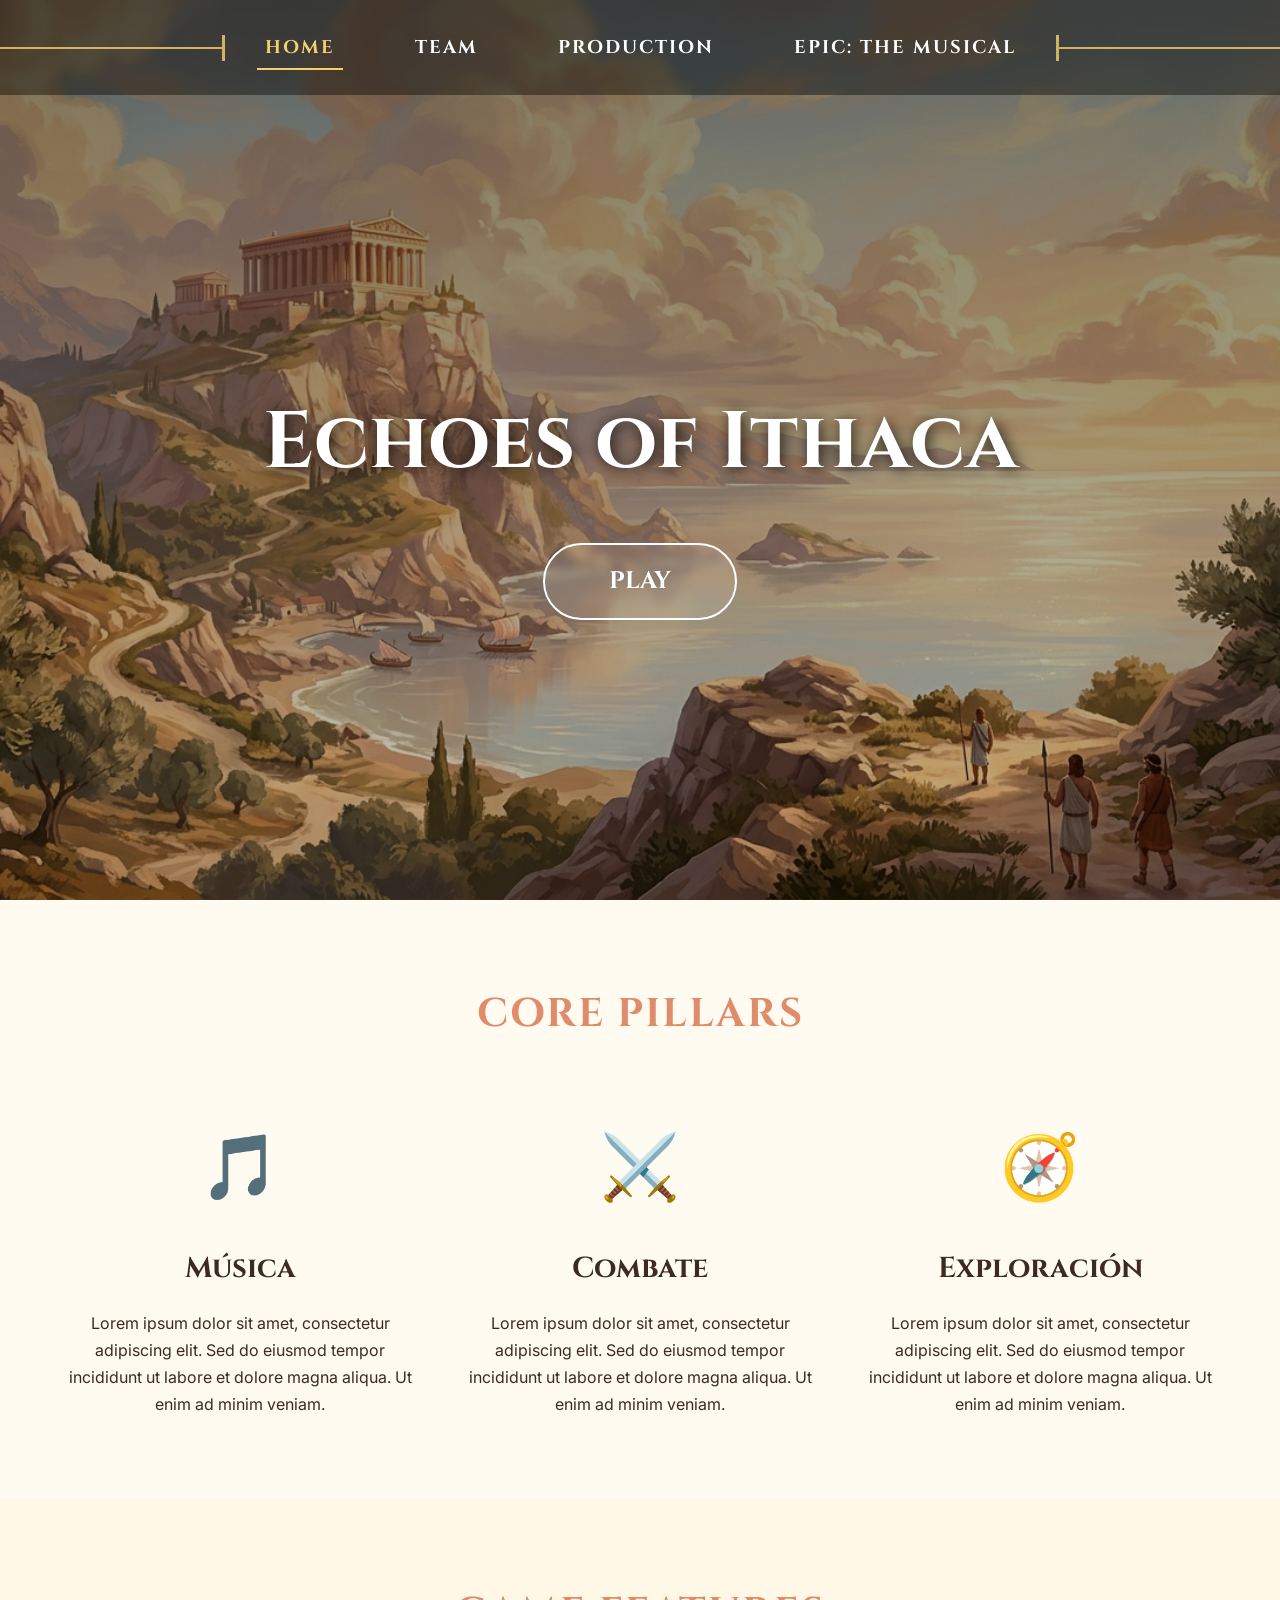
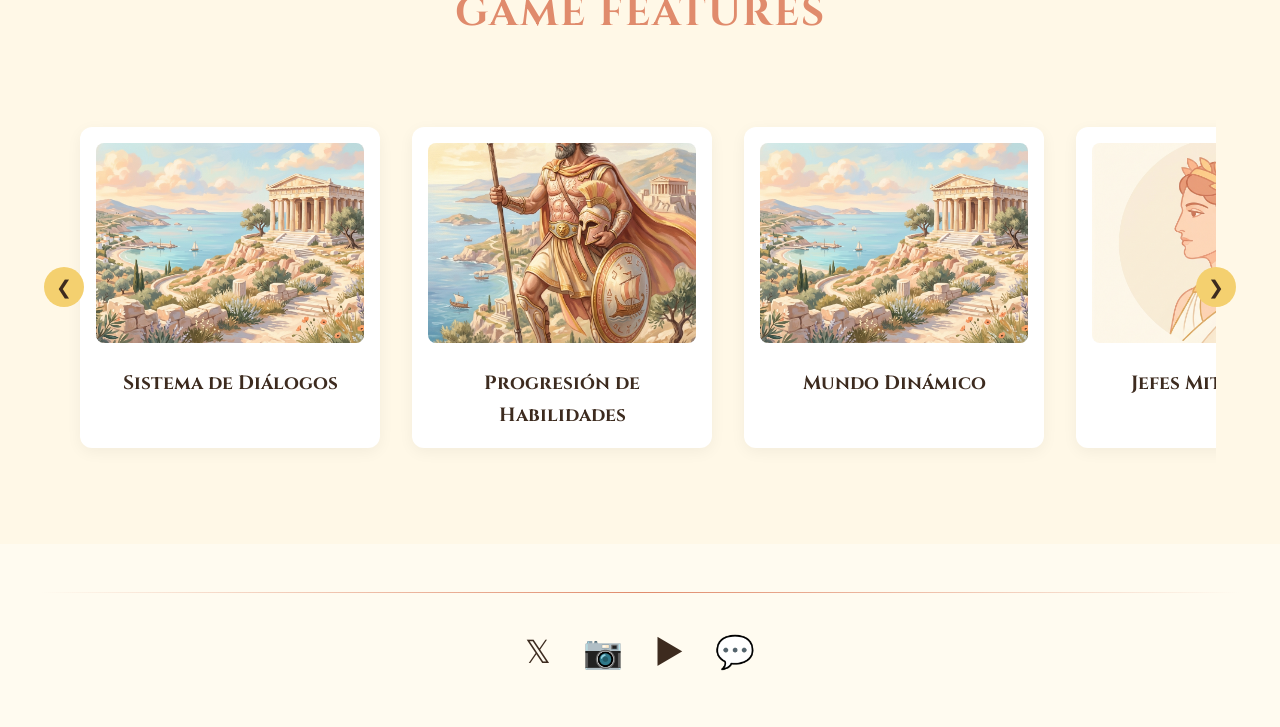
==== index.html @ 799bb099 "header" ====
<!DOCTYPE HTML>
<html lang="es">
<head>
    <title>Echoes of Ithaca - Inicio</title>
    <meta charset="utf-8" />
    <meta name="viewport" content="width=device-width, initial-scale=1, user-scalable=no" />
    <link href="https://fonts.googleapis.com/css2?family=Cinzel:wght@400;700&family=Inter:wght@300;400;600&display=swap" rel="stylesheet">
    <link rel="stylesheet" href="style.css" />
</head>
<body class="homepage">

    <!-- Header (Hero) -->
    <div id="header" class="homepage">
        <nav id="nav">
            <div class="nav-line nav-line-left"></div>
            <ul>
                <li class="active"><a href="index.html">Home</a></li>
                <li><a href="team.html">Team</a></li>
                <li><a href="production.html">Production</a></li>
                <li><a href="epic.html">Epic: The Musical</a></li>
            </ul>
            <div class="nav-line nav-line-right"></div>
        </nav>
        
        <div class="hero-content">
            <h1>Echoes of Ithaca</h1>
            <a href="https://github.com/Echoes-of-Ithaca" target="_blank" class="btn play-btn">Play</a>
        </div>
    </div>

    <!-- Core Pillars Section -->
    <div class="wrapper style1" id="pillars">
        <div class="container">
            <header class="section-header">
                <h2>Core Pillars</h2>
            </header>
            
            <div class="features-grid">
                <article class="feature-box">
                    <div class="icon-placeholder">🎵</div>
                    <h3>Música</h3>
                    <p>Lorem ipsum dolor sit amet, consectetur adipiscing elit. Sed do eiusmod tempor incididunt ut labore et dolore magna aliqua. Ut enim ad minim veniam.</p>
                </article>
                <article class="feature-box">
                    <div class="icon-placeholder">⚔️</div>
                    <h3>Combate</h3>
                    <p>Lorem ipsum dolor sit amet, consectetur adipiscing elit. Sed do eiusmod tempor incididunt ut labore et dolore magna aliqua. Ut enim ad minim veniam.</p>
                </article>
                <article class="feature-box">
                    <div class="icon-placeholder">🧭</div>
                    <h3>Exploración</h3>
                    <p>Lorem ipsum dolor sit amet, consectetur adipiscing elit. Sed do eiusmod tempor incididunt ut labore et dolore magna aliqua. Ut enim ad minim veniam.</p>
                </article>
            </div>
        </div>
    </div>

    <!-- Game Features Slider -->
    <div class="wrapper alt" id="game-features">
        <div class="container">
            <header class="section-header">
                <h2>Game Features</h2>
            </header>
            
            <div class="slider-container">
                <button class="slider-btn prev-btn" onclick="slideLeft()">&#10094;</button>
                
                <div class="slider-track" id="slider-track">
                    <div class="slider-item">
                        <img src="assets/env_placeholder.png" alt="Feature 1">
                        <h4>Sistema de Diálogos</h4>
                    </div>
                    <div class="slider-item">
                        <img src="assets/char_placeholder.png" alt="Feature 2">
                        <h4>Progresión de Habilidades</h4>
                    </div>
                    <div class="slider-item">
                        <img src="assets/env_placeholder.png" alt="Feature 3">
                        <h4>Mundo Dinámico</h4>
                    </div>
                    <div class="slider-item">
                        <img src="assets/avatar_placeholder.jpg" alt="Feature 4">
                        <h4>Jefes Mitológicos</h4>
                    </div>
                    <div class="slider-item">
                        <img src="assets/hero_bg.jpg" alt="Feature 5">
                        <h4>Banda Sonora Épica</h4>
                    </div>
                </div>

                <button class="slider-btn next-btn" onclick="slideRight()">&#10095;</button>
            </div>
        </div>
    </div>

    <!-- Footer -->
    <div id="footer">
        <div class="container">
            <hr class="footer-line">
            <div class="social-icons">
                <a href="#" class="social-link" title="Twitter/X">𝕏</a>
                <a href="#" class="social-link" title="Instagram">📷</a>
                <a href="#" class="social-link" title="YouTube">▶️</a>
                <a href="#" class="social-link" title="Discord">💬</a>
            </div>
        </div>
    </div>

    <script src="script.js"></script>
</body>
</html>
---- style.css ----
:root {
    --color-bg: #fffbf0;
    --color-bg-alt: #fff8e7;
    --color-primary: #f4d06f;
    --color-secondary: #ffb499;
    --color-accent: #e08b6c;
    --color-text: #3d2b1f;
    --color-text-light: #6a5749;
    
    --font-heading: 'Cinzel', serif;
    --font-body: 'Inter', sans-serif;
}

* { margin: 0; padding: 0; box-sizing: border-box; }

body {
    font-family: var(--font-body);
    background-color: var(--color-bg);
    color: var(--color-text);
    line-height: 1.7;
    overflow-x: hidden;
}

a { text-decoration: none; color: inherit; transition: color 0.3s; }
a:hover { color: var(--color-accent); }
ul { list-style: none; }

/* Navigation */
#header {
    position: relative;
    background-color: var(--color-text);
    color: white;
}

#header.homepage {
    height: 100vh;
    display: flex;
    flex-direction: column;
    justify-content: space-between;
    /* Usando la imagen estática generada temporalmente como fondo. 
       Para poner el GIF real, cambia 'hero_bg.jpg' por tu archivo '.gif' */
    background-image: linear-gradient(to bottom, rgba(0,0,0,0.5), rgba(0,0,0,0.2)), url('assets/hero_bg.jpg');
    background-size: cover;
    background-position: center;
}

#nav {
    display: flex;
    justify-content: center;
    align-items: center;
    padding: 2rem 0;
    background: rgba(0,0,0, 0.4);
    backdrop-filter: blur(5px);
    width: 100%;
}

.nav-line {
    flex-grow: 1;
    height: 2px;
    background-color: var(--color-primary);
    position: relative;
    opacity: 0.8;
}

.nav-line-left { margin-right: 2rem; }
.nav-line-right { margin-left: 2rem; }

.nav-line-left::after {
    content: '';
    position: absolute;
    right: 0;
    top: -12px;
    width: 3px;
    height: 26px;
    background-color: var(--color-primary);
}

.nav-line-right::before {
    content: '';
    position: absolute;
    left: 0;
    top: -12px;
    width: 3px;
    height: 26px;
    background-color: var(--color-primary);
}

#nav ul {
    display: flex;
    gap: 4rem;
    align-items: center;
}

#nav ul li a {
    color: white;
    font-family: var(--font-heading);
    font-weight: 700;
    font-size: 1.15rem;
    letter-spacing: 2px;
    text-transform: uppercase;
    padding: 0.5rem;
    border-bottom: 2px solid transparent;
}

#nav ul li a:hover, #nav ul li.active a {
    background-color: transparent;
    color: var(--color-primary);
    border-bottom: 2px solid var(--color-primary);
}

/* Homepage Hero Content */
.hero-content {
    flex-grow: 1;
    display: flex;
    flex-direction: column;
    align-items: center;
    justify-content: center;
    text-align: center;
    padding: 2rem;
}

.hero-content h1 {
    font-family: var(--font-heading);
    font-size: 5rem;
    margin-bottom: 2rem;
    text-shadow: 2px 2px 15px rgba(0,0,0,0.8);
    color: #fff;
}

.play-btn {
    display: inline-block;
    padding: 1rem 4rem;
    background-color: rgba(255, 255, 255, 0.1);
    border: 2px solid #fff;
    color: #fff;
    font-family: var(--font-heading);
    font-weight: 700;
    font-size: 1.5rem;
    border-radius: 50px;
    transition: all 0.3s ease;
    text-transform: uppercase;
    backdrop-filter: blur(5px);
}

.play-btn:hover {
    background-color: #fff;
    color: var(--color-text);
    transform: scale(1.05);
}

/* Common Layout */
.wrapper {
    padding: 5rem 5%;
}
.wrapper.alt {
    background-color: var(--color-bg-alt);
}

.container {
    max-width: 1200px;
    margin: 0 auto;
}

.section-header {
    text-align: center;
    margin-bottom: 4rem;
}
.section-header h2 {
    font-family: var(--font-heading);
    font-size: 2.5rem;
    color: var(--color-accent);
    text-transform: uppercase;
    letter-spacing: 2px;
}

/* Core Pillars (3 columns) */
.features-grid {
    display: grid;
    grid-template-columns: repeat(auto-fit, minmax(300px, 1fr));
    gap: 3rem;
    text-align: center;
}

.icon-placeholder {
    font-size: 4rem;
    margin-bottom: 1.5rem;
}

.feature-box h3 {
    font-family: var(--font-heading);
    color: var(--color-text);
    font-size: 1.8rem;
    margin-bottom: 1rem;
}

/* Game Features Slider */
.slider-container {
    position: relative;
    display: flex;
    align-items: center;
    width: 100%;
}

.slider-track {
    display: flex;
    overflow-x: auto;
    scroll-snap-type: x mandatory;
    gap: 2rem;
    padding: 1rem;
    scrollbar-width: none; /* Firefox */
    scroll-behavior: smooth;
    width: 100%;
}
.slider-track::-webkit-scrollbar {
    display: none; /* Safari and Chrome */
}

.slider-item {
    flex: 0 0 300px;
    scroll-snap-align: center;
    background: white;
    border-radius: 12px;
    padding: 1rem;
    box-shadow: 0 4px 15px rgba(0,0,0,0.05);
    text-align: center;
}

.slider-item img {
    width: 100%;
    height: 200px;
    object-fit: cover;
    border-radius: 8px;
    margin-bottom: 1rem;
}

.slider-item h4 {
    font-family: var(--font-heading);
    color: var(--color-text);
    font-size: 1.2rem;
}

.slider-btn {
    background: var(--color-primary);
    color: var(--color-text);
    border: none;
    border-radius: 50%;
    width: 40px;
    height: 40px;
    font-size: 1.2rem;
    cursor: pointer;
    position: absolute;
    z-index: 10;
    transition: background 0.3s;
}

.slider-btn:hover { background: var(--color-accent); color: white; }
.prev-btn { left: -20px; }
.next-btn { right: -20px; }

/* Footer */
#footer {
    padding: 3rem 0;
    background-color: var(--color-bg);
}

.footer-line {
    border: 0;
    height: 1px;
    background-image: linear-gradient(to right, transparent, var(--color-accent), transparent);
    margin-bottom: 2rem;
}

.social-icons {
    display: flex;
    justify-content: center;
    gap: 2rem;
}

.social-link {
    font-size: 2rem;
    color: var(--color-text);
    transition: transform 0.3s, color 0.3s;
}

.social-link:hover {
    transform: scale(1.2);
    color: var(--color-accent);
}

/* Responsive */
@media screen and (max-width: 768px) {
    .hero-content h1 { font-size: 3rem; }
    #nav ul { flex-direction: column; gap: 1rem; text-align: center; padding: 1rem; }
}
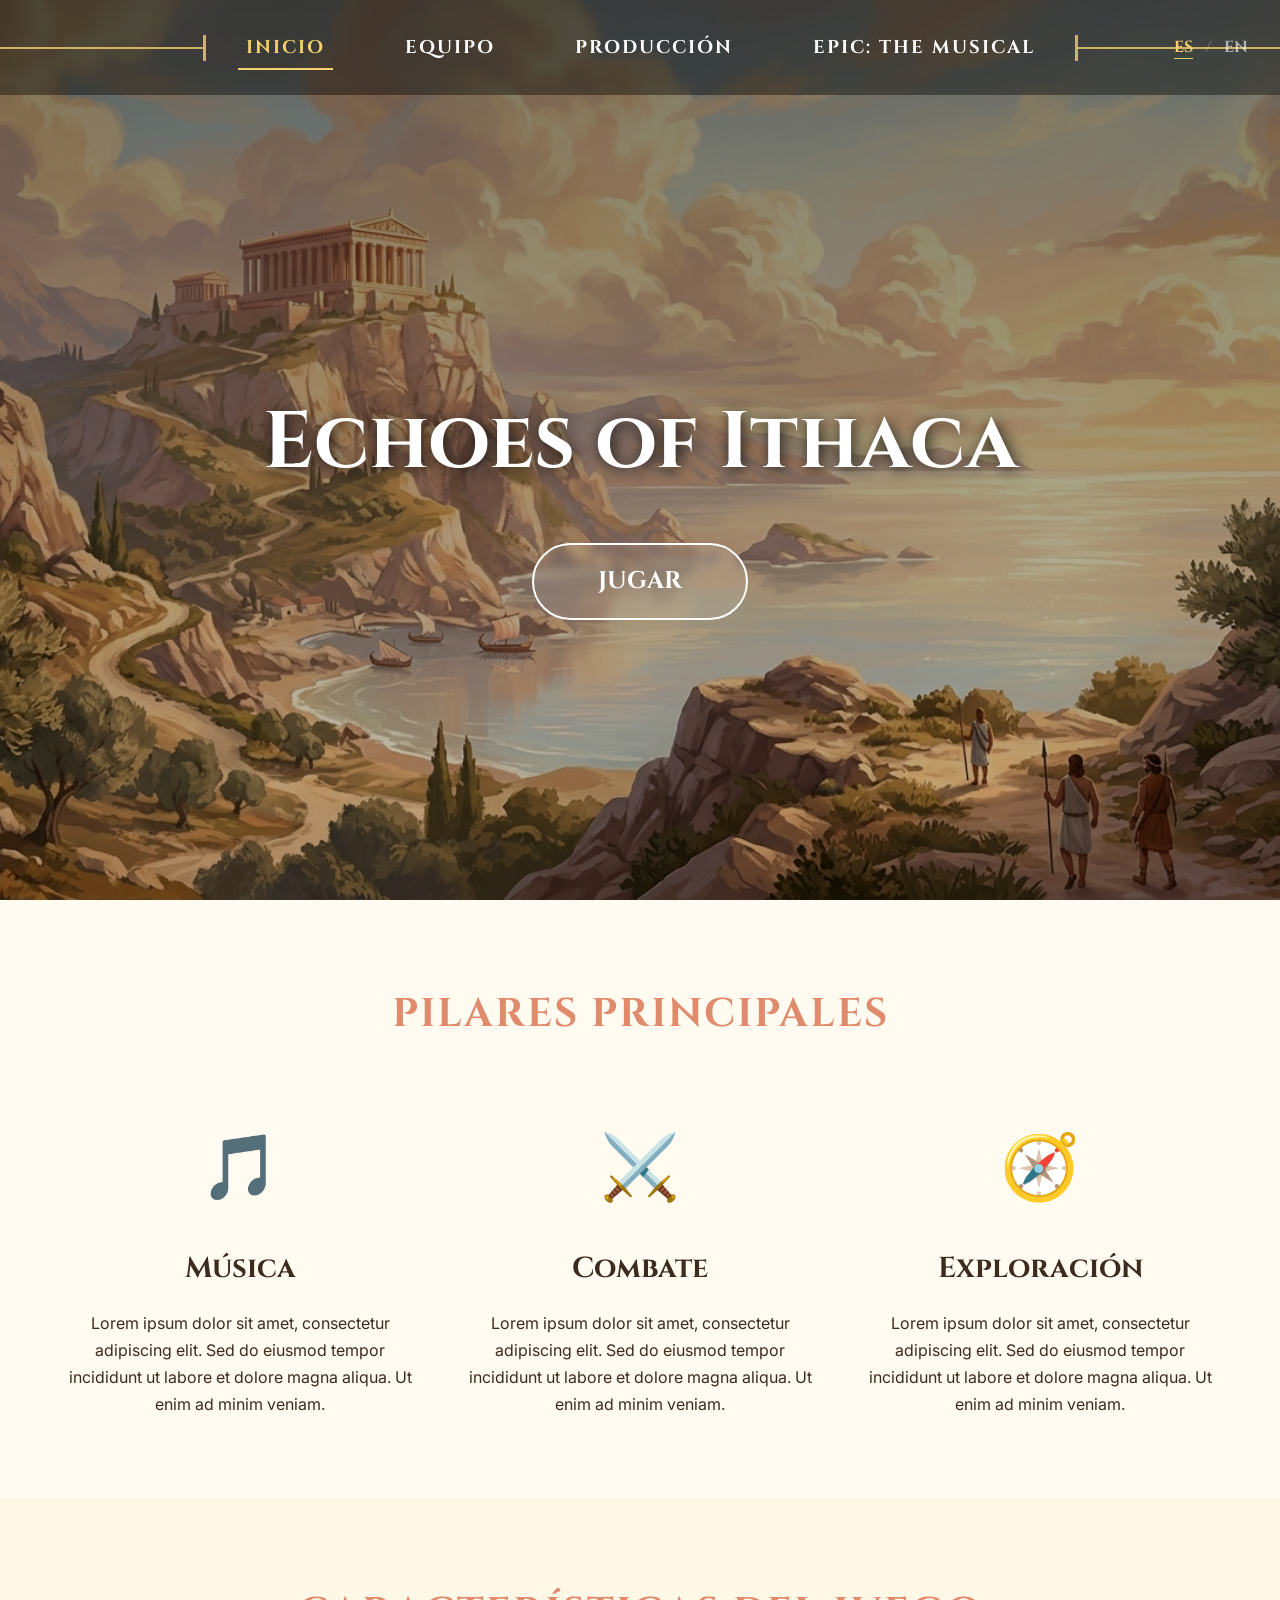
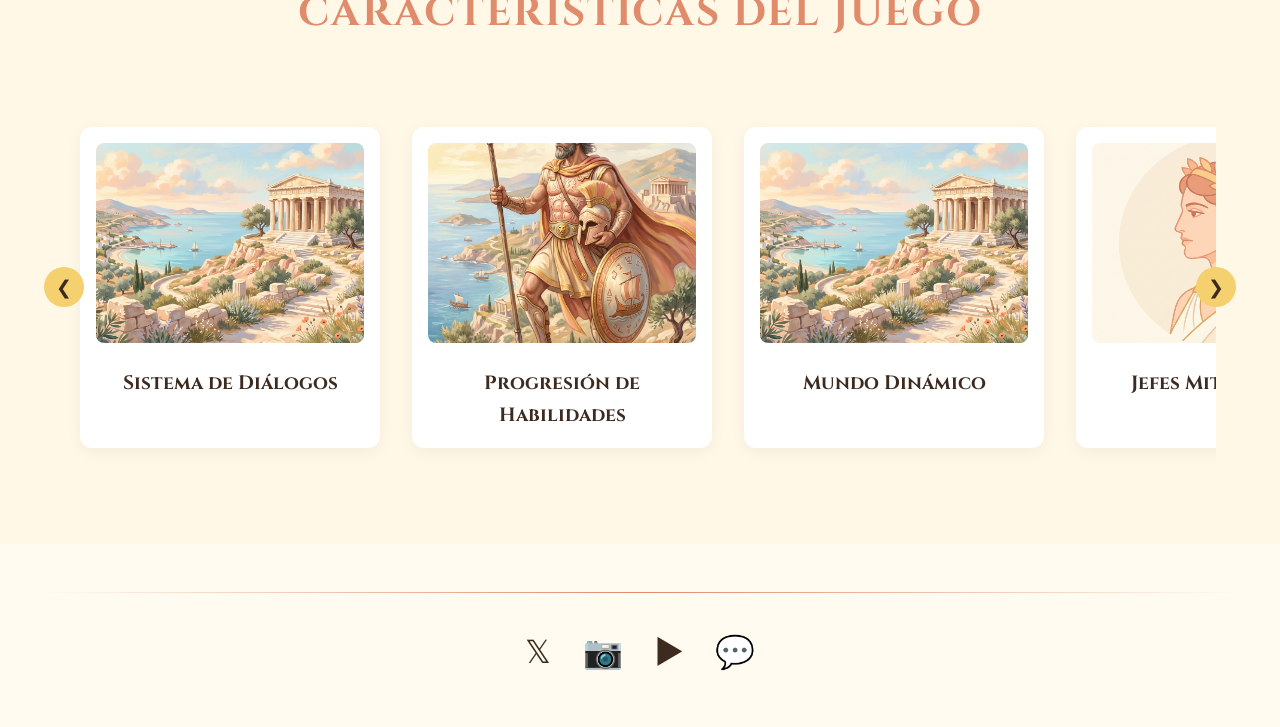
==== commit 5fd2e0dd: "ES/EN" ====
--- a/index.html
+++ b/index.html
@@ -1,7 +1,7 @@
 <!DOCTYPE HTML>
 <html lang="es">
 <head>
-    <title>Echoes of Ithaca - Inicio</title>
+    <title>Echoes of Ithaca</title>
     <meta charset="utf-8" />
     <meta name="viewport" content="width=device-width, initial-scale=1, user-scalable=no" />
     <link href="https://fonts.googleapis.com/css2?family=Cinzel:wght@400;700&family=Inter:wght@300;400;600&display=swap" rel="stylesheet">
@@ -14,17 +14,23 @@
         <nav id="nav">
             <div class="nav-line nav-line-left"></div>
             <ul>
-                <li class="active"><a href="index.html">Home</a></li>
-                <li><a href="team.html">Team</a></li>
-                <li><a href="production.html">Production</a></li>
-                <li><a href="epic.html">Epic: The Musical</a></li>
+                <li class="active"><a href="index.html" data-es="Inicio" data-en="Home">Inicio</a></li>
+                <li><a href="team.html" data-es="Equipo" data-en="Team">Equipo</a></li>
+                <li><a href="production.html" data-es="Producción" data-en="Production">Producción</a></li>
+                <li><a href="epic.html" data-es="Epic: The Musical" data-en="Epic: The Musical">Epic: The Musical</a></li>
             </ul>
             <div class="nav-line nav-line-right"></div>
+            
+            <div class="lang-toggle">
+                <span onclick="setLanguage('es')" id="btn-es" class="active">ES</span>
+                <span class="separator">/</span>
+                <span onclick="setLanguage('en')" id="btn-en">EN</span>
+            </div>
         </nav>
         
         <div class="hero-content">
             <h1>Echoes of Ithaca</h1>
-            <a href="https://github.com/Echoes-of-Ithaca" target="_blank" class="btn play-btn">Play</a>
+            <a href="https://github.com/Echoes-of-Ithaca" target="_blank" class="btn play-btn" data-es="Jugar" data-en="Play">Jugar</a>
         </div>
     </div>
 
@@ -32,24 +38,24 @@
     <div class="wrapper style1" id="pillars">
         <div class="container">
             <header class="section-header">
-                <h2>Core Pillars</h2>
+                <h2 data-es="Pilares Principales" data-en="Core Pillars">Pilares Principales</h2>
             </header>
             
             <div class="features-grid">
                 <article class="feature-box">
                     <div class="icon-placeholder">🎵</div>
-                    <h3>Música</h3>
-                    <p>Lorem ipsum dolor sit amet, consectetur adipiscing elit. Sed do eiusmod tempor incididunt ut labore et dolore magna aliqua. Ut enim ad minim veniam.</p>
+                    <h3 data-es="Música" data-en="Music">Música</h3>
+                    <p data-es="Lorem ipsum dolor sit amet, consectetur adipiscing elit. Sed do eiusmod tempor incididunt ut labore et dolore magna aliqua. Ut enim ad minim veniam." data-en="Lorem ipsum dolor sit amet, consectetur adipiscing elit. Sed do eiusmod tempor incididunt ut labore et dolore magna aliqua. Ut enim ad minim veniam.">Lorem ipsum dolor sit amet, consectetur adipiscing elit. Sed do eiusmod tempor incididunt ut labore et dolore magna aliqua. Ut enim ad minim veniam.</p>
                 </article>
                 <article class="feature-box">
                     <div class="icon-placeholder">⚔️</div>
-                    <h3>Combate</h3>
-                    <p>Lorem ipsum dolor sit amet, consectetur adipiscing elit. Sed do eiusmod tempor incididunt ut labore et dolore magna aliqua. Ut enim ad minim veniam.</p>
+                    <h3 data-es="Combate" data-en="Combat">Combate</h3>
+                    <p data-es="Lorem ipsum dolor sit amet, consectetur adipiscing elit. Sed do eiusmod tempor incididunt ut labore et dolore magna aliqua. Ut enim ad minim veniam." data-en="Lorem ipsum dolor sit amet, consectetur adipiscing elit. Sed do eiusmod tempor incididunt ut labore et dolore magna aliqua. Ut enim ad minim veniam.">Lorem ipsum dolor sit amet, consectetur adipiscing elit. Sed do eiusmod tempor incididunt ut labore et dolore magna aliqua. Ut enim ad minim veniam.</p>
                 </article>
                 <article class="feature-box">
                     <div class="icon-placeholder">🧭</div>
-                    <h3>Exploración</h3>
-                    <p>Lorem ipsum dolor sit amet, consectetur adipiscing elit. Sed do eiusmod tempor incididunt ut labore et dolore magna aliqua. Ut enim ad minim veniam.</p>
+                    <h3 data-es="Exploración" data-en="Exploration">Exploración</h3>
+                    <p data-es="Lorem ipsum dolor sit amet, consectetur adipiscing elit. Sed do eiusmod tempor incididunt ut labore et dolore magna aliqua. Ut enim ad minim veniam." data-en="Lorem ipsum dolor sit amet, consectetur adipiscing elit. Sed do eiusmod tempor incididunt ut labore et dolore magna aliqua. Ut enim ad minim veniam.">Lorem ipsum dolor sit amet, consectetur adipiscing elit. Sed do eiusmod tempor incididunt ut labore et dolore magna aliqua. Ut enim ad minim veniam.</p>
                 </article>
             </div>
         </div>
@@ -59,7 +65,7 @@
     <div class="wrapper alt" id="game-features">
         <div class="container">
             <header class="section-header">
-                <h2>Game Features</h2>
+                <h2 data-es="Características del Juego" data-en="Game Features">Características del Juego</h2>
             </header>
             
             <div class="slider-container">
@@ -68,23 +74,23 @@
                 <div class="slider-track" id="slider-track">
                     <div class="slider-item">
                         <img src="assets/env_placeholder.png" alt="Feature 1">
-                        <h4>Sistema de Diálogos</h4>
+                        <h4 data-es="Sistema de Diálogos" data-en="Dialogue System">Sistema de Diálogos</h4>
                     </div>
                     <div class="slider-item">
                         <img src="assets/char_placeholder.png" alt="Feature 2">
-                        <h4>Progresión de Habilidades</h4>
+                        <h4 data-es="Progresión de Habilidades" data-en="Skill Progression">Progresión de Habilidades</h4>
                     </div>
                     <div class="slider-item">
                         <img src="assets/env_placeholder.png" alt="Feature 3">
-                        <h4>Mundo Dinámico</h4>
+                        <h4 data-es="Mundo Dinámico" data-en="Dynamic World">Mundo Dinámico</h4>
                     </div>
                     <div class="slider-item">
                         <img src="assets/avatar_placeholder.jpg" alt="Feature 4">
-                        <h4>Jefes Mitológicos</h4>
+                        <h4 data-es="Jefes Mitológicos" data-en="Mythological Bosses">Jefes Mitológicos</h4>
                     </div>
                     <div class="slider-item">
                         <img src="assets/hero_bg.jpg" alt="Feature 5">
-                        <h4>Banda Sonora Épica</h4>
+                        <h4 data-es="Banda Sonora Épica" data-en="Epic Soundtrack">Banda Sonora Épica</h4>
                     </div>
                 </div>
 
--- a/style.css
+++ b/style.css
@@ -108,6 +108,39 @@
     border-bottom: 2px solid var(--color-primary);
 }
 
+/* Language Toggle */
+.lang-toggle {
+    position: absolute;
+    right: 2rem;
+    color: white;
+    font-family: var(--font-heading);
+    font-size: 1rem;
+    font-weight: 700;
+}
+
+.lang-toggle span {
+    cursor: pointer;
+    transition: color 0.3s;
+    opacity: 0.6;
+}
+
+.lang-toggle span:hover {
+    color: var(--color-primary);
+    opacity: 1;
+}
+
+.lang-toggle span.active {
+    color: var(--color-primary);
+    opacity: 1;
+    border-bottom: 1px solid var(--color-primary);
+}
+
+.lang-toggle .separator {
+    cursor: default;
+    margin: 0 0.5rem;
+    opacity: 0.3;
+}
+
 /* Homepage Hero Content */
 .hero-content {
     flex-grow: 1;
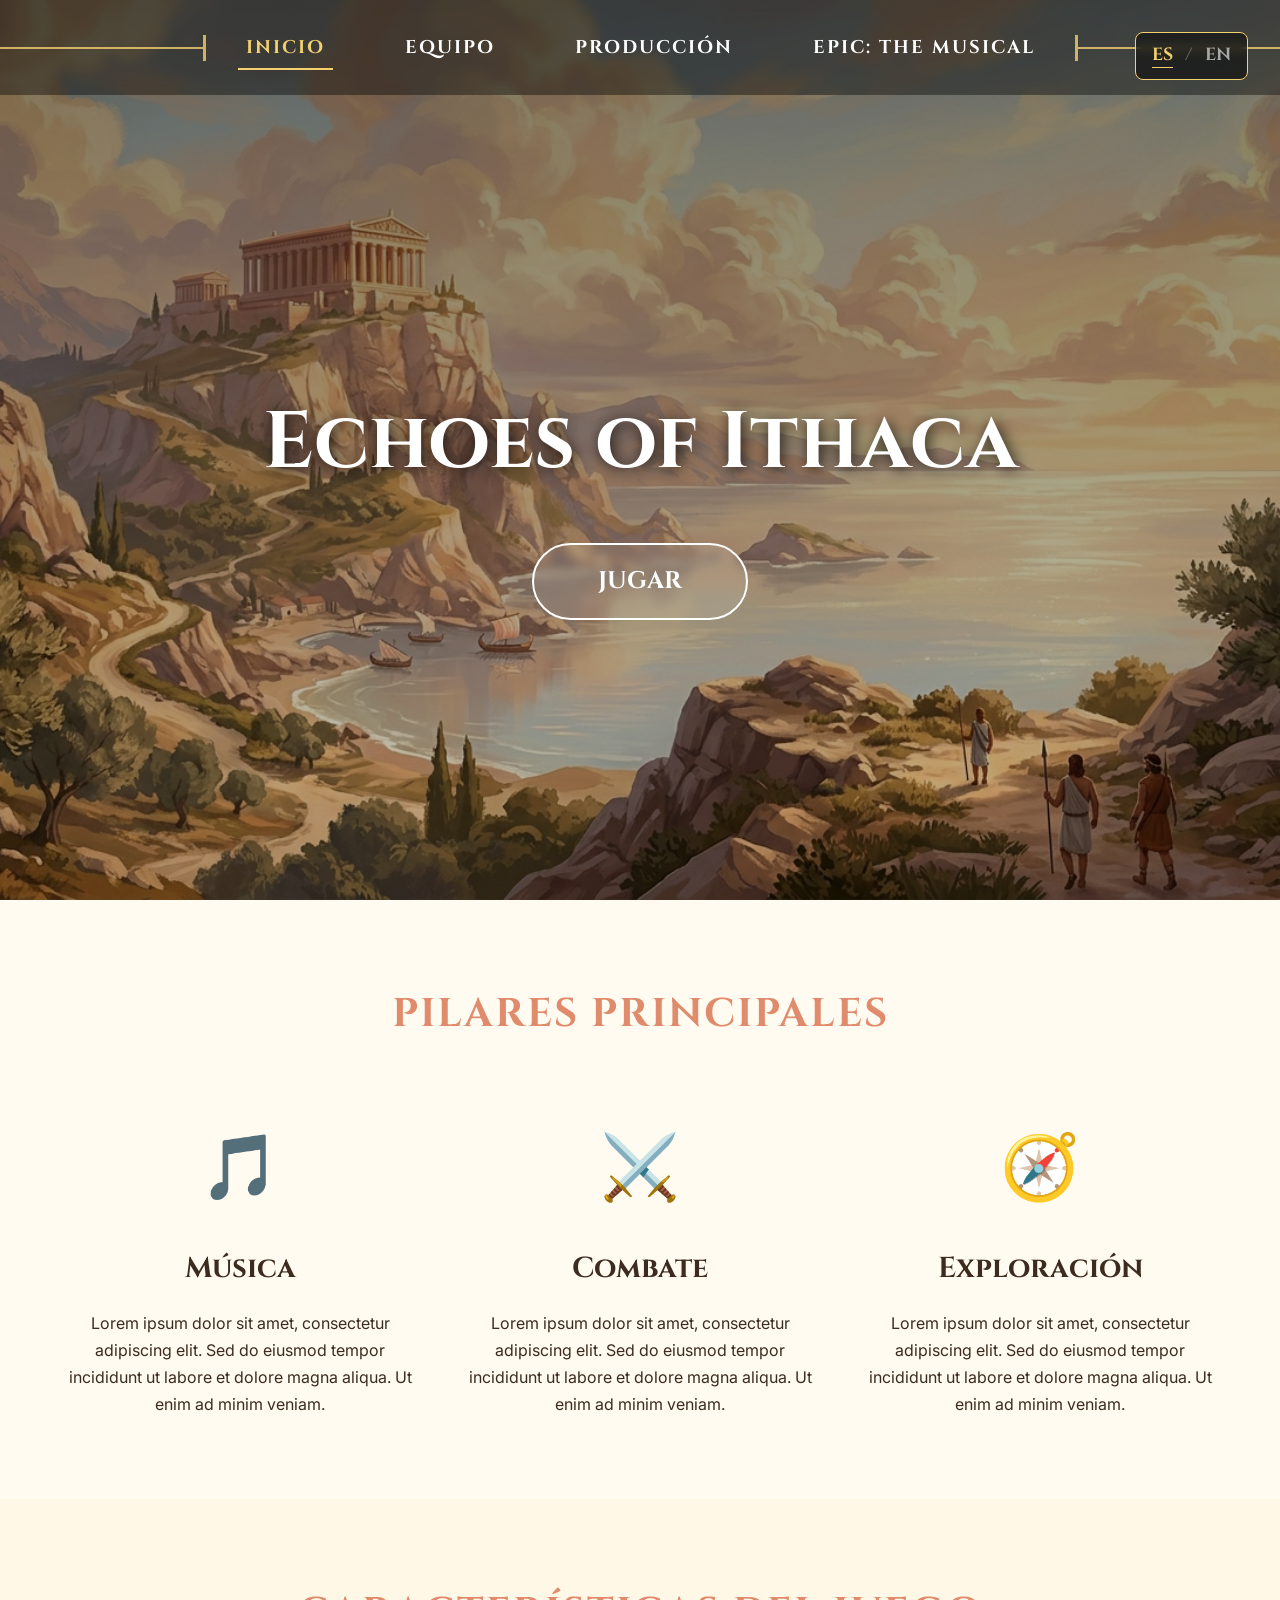
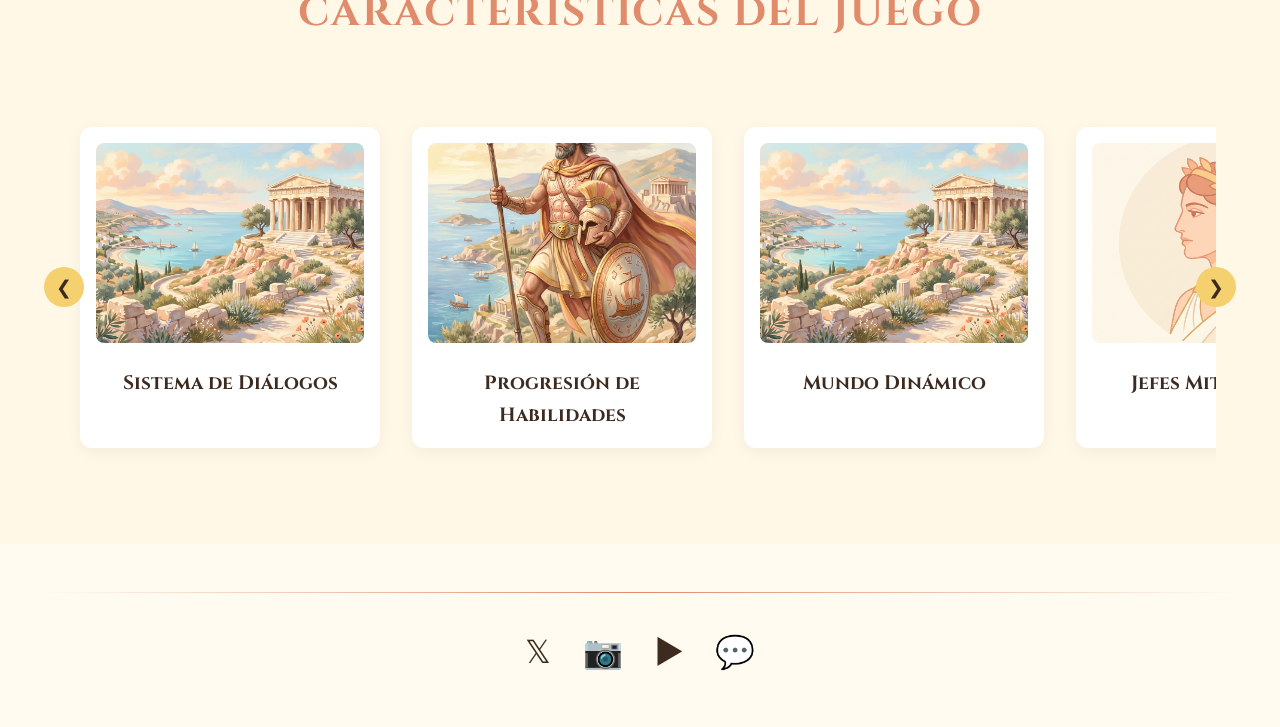
==== commit 5308f440: "idioma arreglo" ====
--- a/index.html
+++ b/index.html
@@ -8,6 +8,13 @@
     <link rel="stylesheet" href="style.css" />
 </head>
 <body class="homepage">
+
+    <!-- Language Toggle (Independent) -->
+    <div class="lang-toggle">
+        <span onclick="setLanguage('es')" id="btn-es" class="active">ES</span>
+        <span class="separator">/</span>
+        <span onclick="setLanguage('en')" id="btn-en">EN</span>
+    </div>
 
     <!-- Header (Hero) -->
     <div id="header" class="homepage">
@@ -20,12 +27,6 @@
                 <li><a href="epic.html" data-es="Epic: The Musical" data-en="Epic: The Musical">Epic: The Musical</a></li>
             </ul>
             <div class="nav-line nav-line-right"></div>
-            
-            <div class="lang-toggle">
-                <span onclick="setLanguage('es')" id="btn-es" class="active">ES</span>
-                <span class="separator">/</span>
-                <span onclick="setLanguage('en')" id="btn-en">EN</span>
-            </div>
         </nav>
         
         <div class="hero-content">
--- a/style.css
+++ b/style.css
@@ -110,12 +110,19 @@
 
 /* Language Toggle */
 .lang-toggle {
-    position: absolute;
+    position: fixed;
+    top: 2rem;
     right: 2rem;
+    z-index: 9999;
     color: white;
     font-family: var(--font-heading);
-    font-size: 1rem;
+    font-size: 1.1rem;
     font-weight: 700;
+    background: rgba(0,0,0,0.5);
+    padding: 0.5rem 1rem;
+    border-radius: 8px;
+    backdrop-filter: blur(5px);
+    border: 1px solid var(--color-primary);
 }
 
 .lang-toggle span {
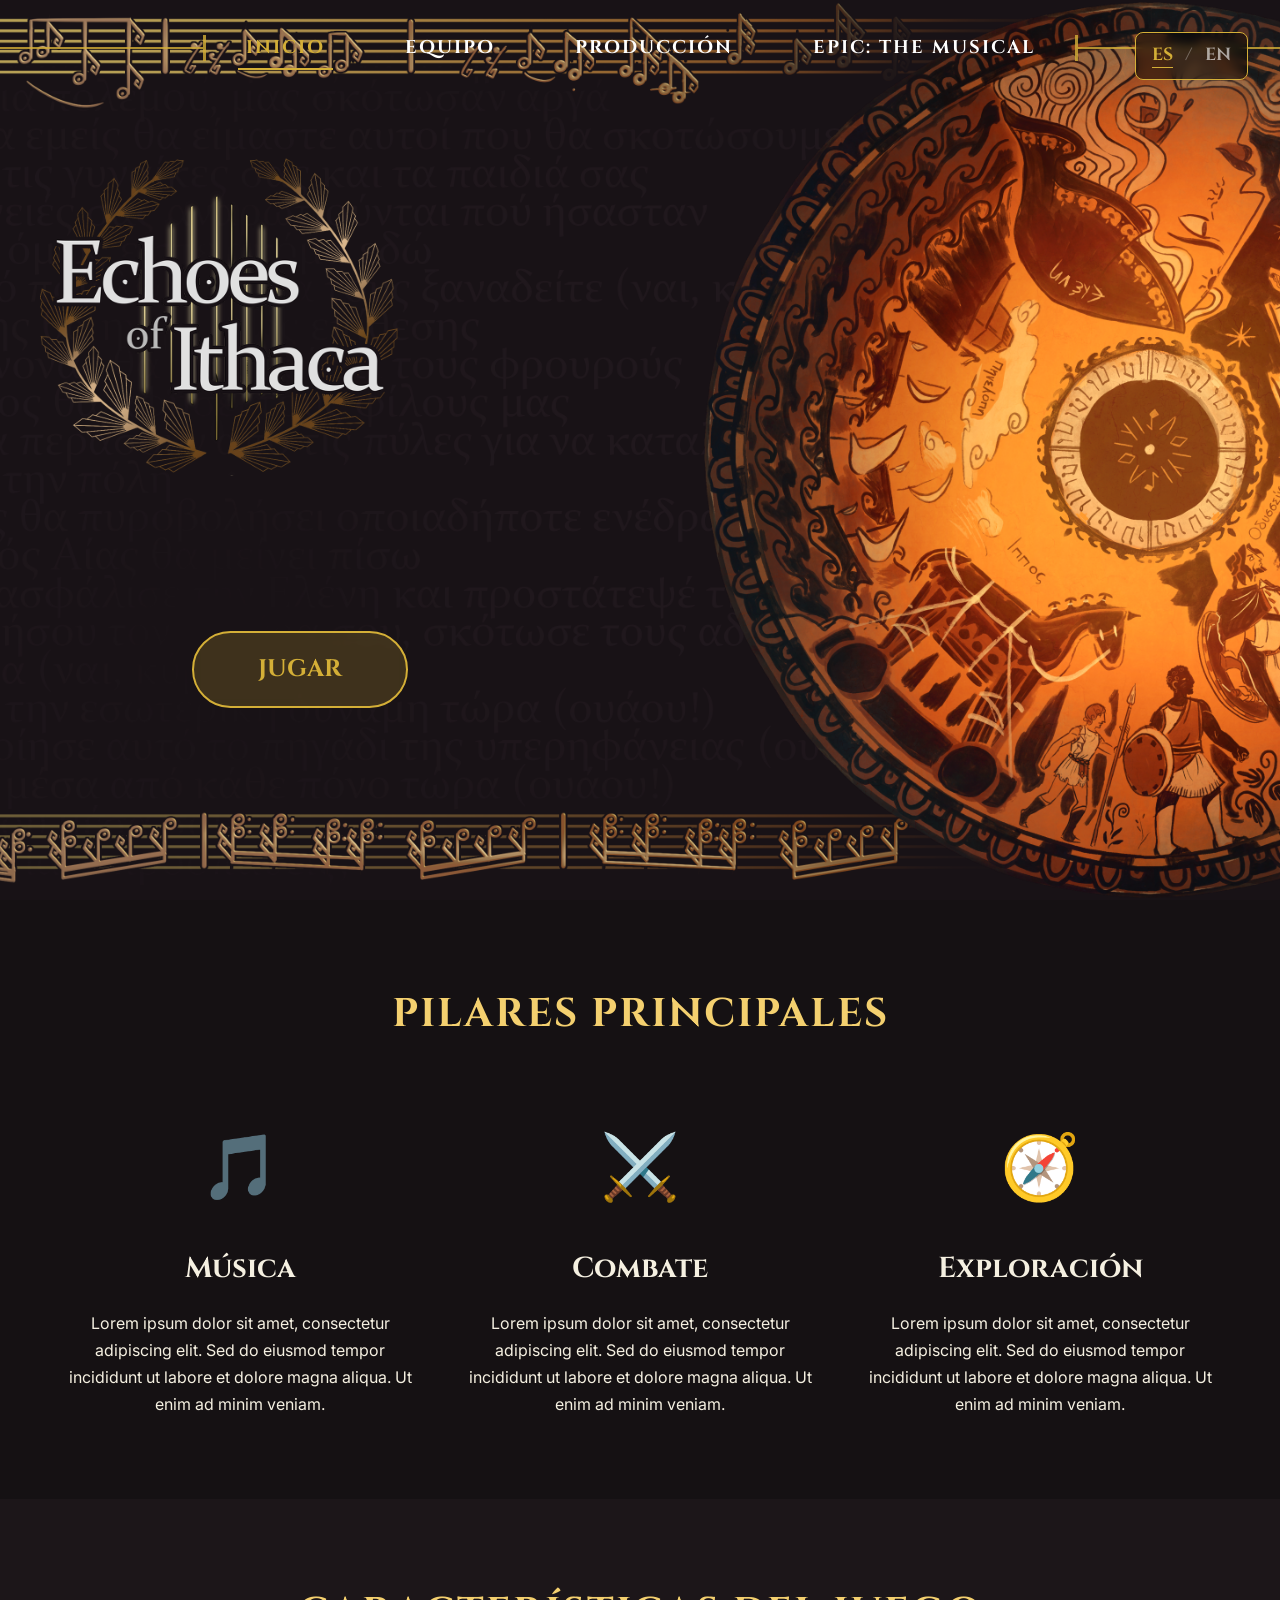
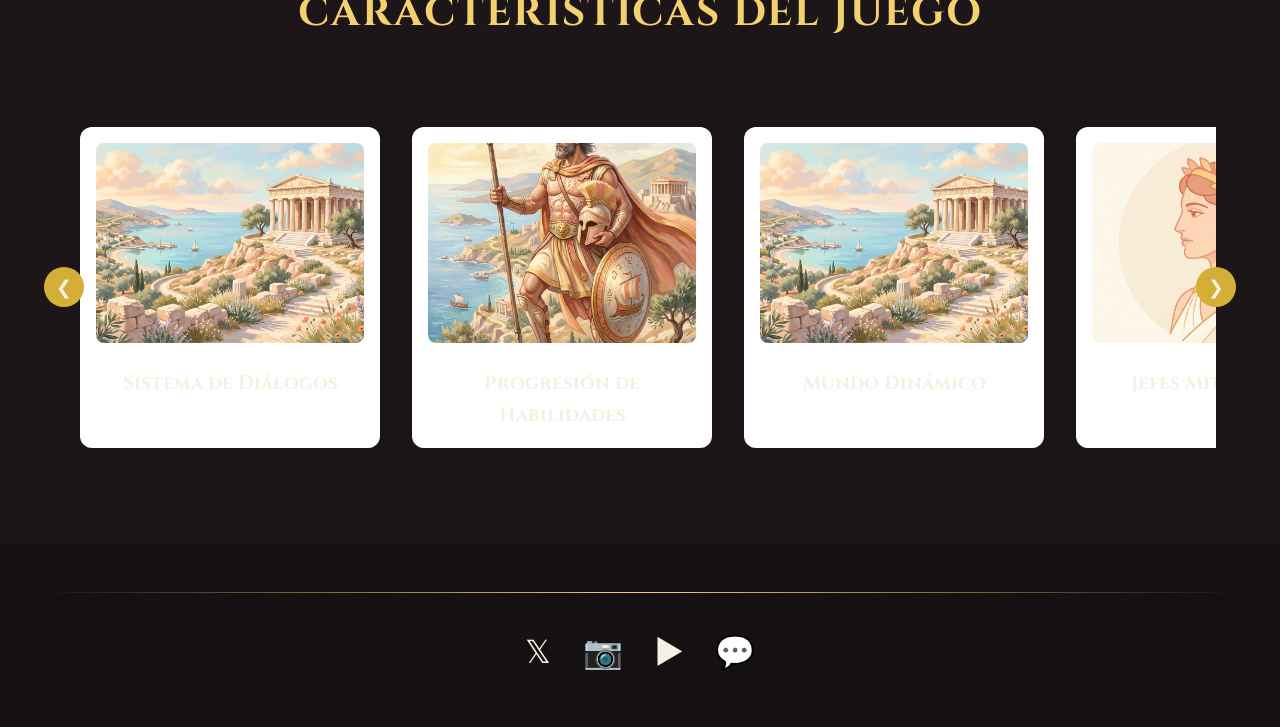
==== commit cd1136be: "Menu principal" ====
--- a/index.html
+++ b/index.html
@@ -30,9 +30,11 @@
         </nav>
         
         <div class="hero-content">
-            <h1>Echoes of Ithaca</h1>
             <a href="https://github.com/Echoes-of-Ithaca" target="_blank" class="btn play-btn" data-es="Jugar" data-en="Play">Jugar</a>
         </div>
+
+        <!-- Spinning Disc -->
+        <img src="assets/Nemea_References/Disco.png" class="spinning-disc" alt="Disco Giratorio">
     </div>
 
     <!-- Core Pillars Section -->
--- a/style.css
+++ b/style.css
@@ -25,6 +25,17 @@
 a:hover { color: var(--color-accent); }
 ul { list-style: none; }
 
+body.homepage {
+    --color-bg: #151113; /* Dark purplish-black */
+    --color-bg-alt: #1c1619;
+    --color-primary: #d4af37; /* Gold */
+    --color-secondary: #e08b6c; /* Terracotta */
+    --color-accent: #f4d06f; /* Bright gold */
+    --color-text: #f5f0e1; /* Off-white */
+    --color-text-light: #a3958c;
+    background-color: var(--color-bg);
+}
+
 /* Navigation */
 #header {
     position: relative;
@@ -37,11 +48,11 @@
     display: flex;
     flex-direction: column;
     justify-content: space-between;
-    /* Usando la imagen estática generada temporalmente como fondo. 
-       Para poner el GIF real, cambia 'hero_bg.jpg' por tu archivo '.gif' */
-    background-image: linear-gradient(to bottom, rgba(0,0,0,0.5), rgba(0,0,0,0.2)), url('assets/hero_bg.jpg');
+    background-image: url('assets/Nemea_References/Menu.png');
     background-size: cover;
     background-position: center;
+    background-repeat: no-repeat;
+    overflow: hidden; /* Prevent horizontal scroll from the disc */
 }
 
 #nav {
@@ -49,9 +60,10 @@
     justify-content: center;
     align-items: center;
     padding: 2rem 0;
-    background: rgba(0,0,0, 0.4);
-    backdrop-filter: blur(5px);
+    background: transparent; /* Changed from semi-transparent black so it blends with Menu.png */
     width: 100%;
+    position: relative;
+    z-index: 20;
 }
 
 .nav-line {
@@ -153,26 +165,20 @@
     flex-grow: 1;
     display: flex;
     flex-direction: column;
-    align-items: center;
-    justify-content: center;
-    text-align: center;
-    padding: 2rem;
-}
-
-.hero-content h1 {
-    font-family: var(--font-heading);
-    font-size: 5rem;
-    margin-bottom: 2rem;
-    text-shadow: 2px 2px 15px rgba(0,0,0,0.8);
-    color: #fff;
+    align-items: flex-start; /* Align left to match logo */
+    justify-content: flex-end; /* Push to bottom */
+    padding-left: 15%; /* Align with the logo in Menu.png */
+    padding-bottom: 15%; 
+    position: relative;
+    z-index: 10;
 }
 
 .play-btn {
     display: inline-block;
     padding: 1rem 4rem;
-    background-color: rgba(255, 255, 255, 0.1);
-    border: 2px solid #fff;
-    color: #fff;
+    background-color: rgba(212, 175, 55, 0.2); /* Golden tint */
+    border: 2px solid var(--color-primary);
+    color: var(--color-primary);
     font-family: var(--font-heading);
     font-weight: 700;
     font-size: 1.5rem;
@@ -183,9 +189,29 @@
 }
 
 .play-btn:hover {
-    background-color: #fff;
-    color: var(--color-text);
+    background-color: var(--color-primary);
+    color: var(--color-bg);
     transform: scale(1.05);
+}
+
+/* Spinning Disc */
+.spinning-disc {
+    position: absolute;
+    right: -25vw; /* Show roughly half the disc */
+    top: 50%;
+    margin-top: -35vw; /* Half of height to center vertically perfectly */
+    width: 70vw; 
+    height: 70vw;
+    max-width: 1000px;
+    max-height: 1000px;
+    z-index: 5;
+    animation: spin 30s linear infinite; /* Slow spin */
+    pointer-events: none;
+}
+
+@keyframes spin {
+    from { transform: rotate(0deg); }
+    to { transform: rotate(360deg); }
 }
 
 /* Common Layout */
@@ -253,6 +279,258 @@
 }
 .slider-track::-webkit-scrollbar {
     display: none; /* Safari and Chrome */
+}
+
+/* Team List (Timeline Zig-Zag) */
+.team-list {
+    display: flex;
+    flex-direction: column;
+    gap: 2rem;
+    position: relative;
+    padding: 2rem 0;
+    max-width: 1000px;
+    margin: 0 auto;
+}
+
+/* Central dashed timeline */
+.team-list::before {
+    content: '';
+    position: absolute;
+    left: 50%;
+    top: 0;
+    bottom: 0;
+    width: 0;
+    border-left: 3px dashed var(--color-primary);
+    opacity: 0.6;
+    transform: translateX(-50%);
+}
+
+.team-card {
+    display: flex;
+    align-items: center;
+    background-color: white;
+    border-radius: 12px;
+    padding: 1.5rem;
+    box-shadow: 0 4px 15px rgba(0,0,0,0.08);
+    width: 47%; /* Takes up just under half the container */
+    position: relative;
+    z-index: 2;
+    transition: transform 0.3s ease;
+}
+
+.team-card:hover {
+    transform: translateY(-5px);
+}
+
+/* Timeline Positioning */
+.team-card:nth-child(odd) {
+    align-self: flex-start;
+    flex-direction: row;
+    text-align: left;
+}
+
+.team-card:nth-child(even) {
+    align-self: flex-end;
+    flex-direction: row; /* Keeps image on left for readability */
+    text-align: left;
+}
+
+.team-avatar {
+    width: 100px;
+    height: 100px;
+    border-radius: 12px;
+    object-fit: cover;
+    flex-shrink: 0;
+    border: 3px solid var(--color-primary);
+}
+
+.team-card:nth-child(odd) .team-avatar,
+.team-card:nth-child(even) .team-avatar {
+    margin-right: 1.5rem;
+    margin-left: 0;
+}
+
+.team-info {
+    flex-grow: 1;
+}
+
+.team-info h3 {
+    font-size: 1.2rem !important;
+}
+
+.team-links {
+    margin-top: 1rem;
+    display: flex;
+    gap: 1rem;
+    justify-content: flex-start;
+}
+
+.team-links a {
+    color: var(--color-accent);
+    font-weight: 600;
+    font-size: 0.85rem;
+    text-transform: uppercase;
+    letter-spacing: 1px;
+}
+
+/* --- Production Page Styles --- */
+
+/* Tabs */
+.tabs-container {
+    display: flex;
+    justify-content: center;
+    gap: 2rem;
+    margin-bottom: 4rem;
+}
+.tab-btn {
+    background: transparent;
+    border: 2px solid var(--color-primary);
+    color: var(--color-text);
+    padding: 0.8rem 2.5rem;
+    font-family: var(--font-heading);
+    font-size: 1.2rem;
+    font-weight: 700;
+    cursor: pointer;
+    border-radius: 8px;
+    transition: all 0.3s;
+}
+.tab-btn:hover, .tab-btn.active {
+    background: var(--color-primary);
+    color: white;
+}
+
+/* Timeline Tab (Evolution) */
+.evolution-grid {
+    display: grid;
+    grid-template-columns: repeat(auto-fit, minmax(300px, 1fr));
+    gap: 2rem;
+}
+.evo-card {
+    background: white;
+    border-radius: 12px;
+    padding: 1.5rem;
+    box-shadow: 0 4px 15px rgba(0,0,0,0.05);
+    text-align: center;
+}
+.evo-card img {
+    width: 100%;
+    height: 250px;
+    object-fit: cover;
+    border-radius: 8px;
+    margin-bottom: 1.5rem;
+}
+.evo-card h4 {
+    font-family: var(--font-heading);
+    color: var(--color-accent);
+    font-size: 1.3rem;
+    margin-bottom: 0.5rem;
+}
+
+/* Production Tab */
+.prod-methodology {
+    display: flex;
+    flex-wrap: wrap;
+    gap: 3rem;
+    align-items: center;
+    background: white;
+    padding: 3rem;
+    border-radius: 12px;
+    box-shadow: 0 4px 15px rgba(0,0,0,0.05);
+    border-left: 6px solid var(--color-primary);
+}
+.prod-text {
+    flex: 1;
+    min-width: 300px;
+}
+.prod-text h2 {
+    font-family: var(--font-heading);
+    color: var(--color-text);
+    margin-bottom: 1rem;
+}
+.prod-graphic {
+    flex: 1;
+    min-width: 300px;
+}
+.scrum-placeholder {
+    background: var(--color-bg);
+    border: 2px dashed var(--color-primary);
+    border-radius: 12px;
+    padding: 2rem;
+    text-align: center;
+    color: var(--color-text-light);
+}
+
+.tech-box {
+    background: white;
+    border-radius: 12px;
+    padding: 2rem;
+    box-shadow: 0 4px 15px rgba(0,0,0,0.05);
+    border: 2px solid var(--color-bg-alt);
+    transition: transform 0.3s;
+}
+.tech-box:hover {
+    transform: translateY(-5px);
+    border-color: var(--color-primary);
+}
+.tech-icon-large {
+    font-size: 3rem;
+    margin-bottom: 1rem;
+}
+
+.tech-category {
+    margin-top: 3rem;
+}
+.tech-category h3 {
+    font-family: var(--font-heading);
+    color: var(--color-accent);
+    text-transform: uppercase;
+    margin-bottom: 1.5rem;
+    font-size: 1.5rem;
+}
+.tech-grid {
+    display: grid;
+    grid-template-columns: repeat(auto-fit, minmax(350px, 1fr));
+    gap: 2rem;
+}
+.tech-card {
+    display: flex;
+    align-items: center;
+    background: white;
+    padding: 1.5rem;
+    border-radius: 12px;
+    box-shadow: 0 4px 15px rgba(0,0,0,0.05);
+    border-left: 4px solid var(--color-primary);
+    transition: transform 0.3s;
+}
+.tech-card:hover {
+    transform: translateY(-3px);
+    box-shadow: 0 8px 25px rgba(0,0,0,0.1);
+}
+.tech-logo {
+    width: 60px;
+    height: 60px;
+    background: var(--color-bg-alt);
+    color: var(--color-text);
+    font-family: var(--font-heading);
+    font-weight: bold;
+    font-size: 1.2rem;
+    display: flex;
+    justify-content: center;
+    align-items: center;
+    border-radius: 12px;
+    margin-right: 1.5rem;
+    flex-shrink: 0;
+}
+.tech-info h4 {
+    font-family: var(--font-heading);
+    color: var(--color-text);
+    font-size: 1.1rem;
+    margin-bottom: 0.3rem;
+}
+.tech-info p {
+    font-size: 0.9rem;
+    color: var(--color-text-light);
+    margin: 0;
 }
 
 .slider-item {
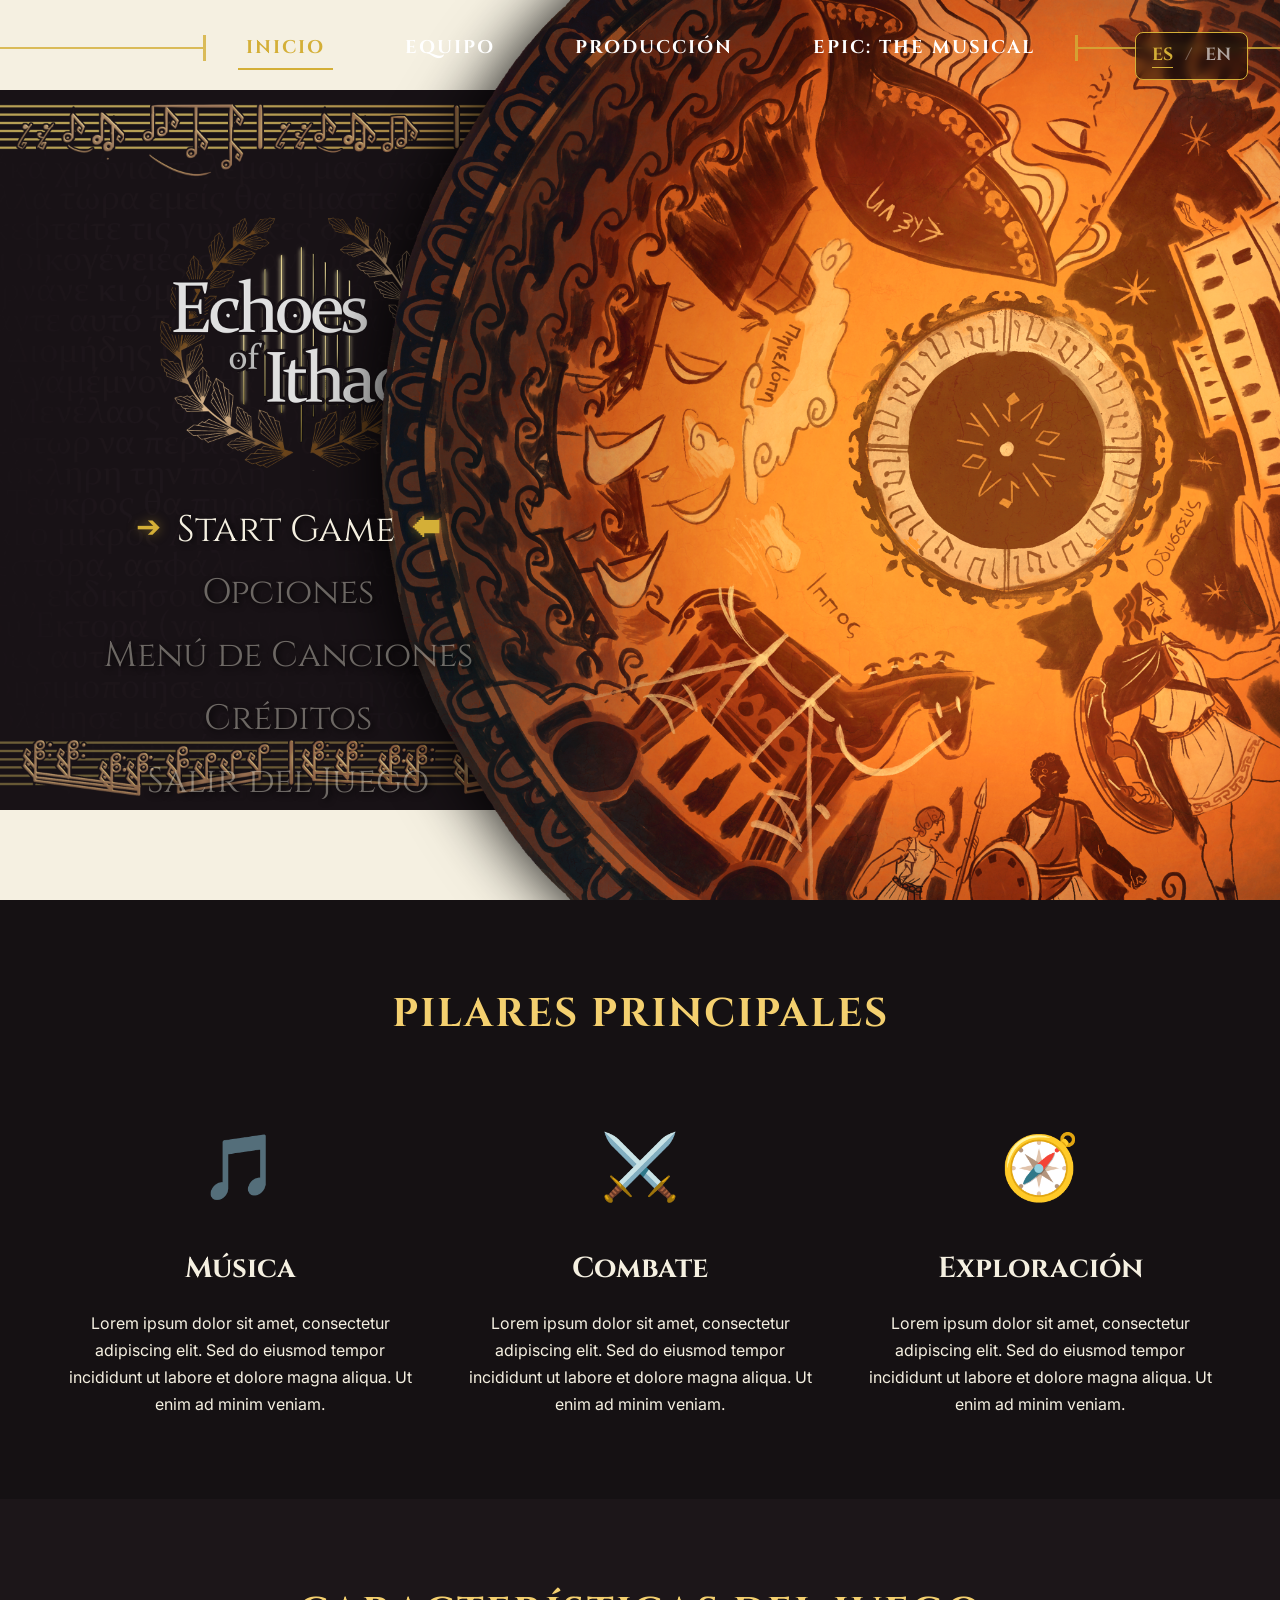
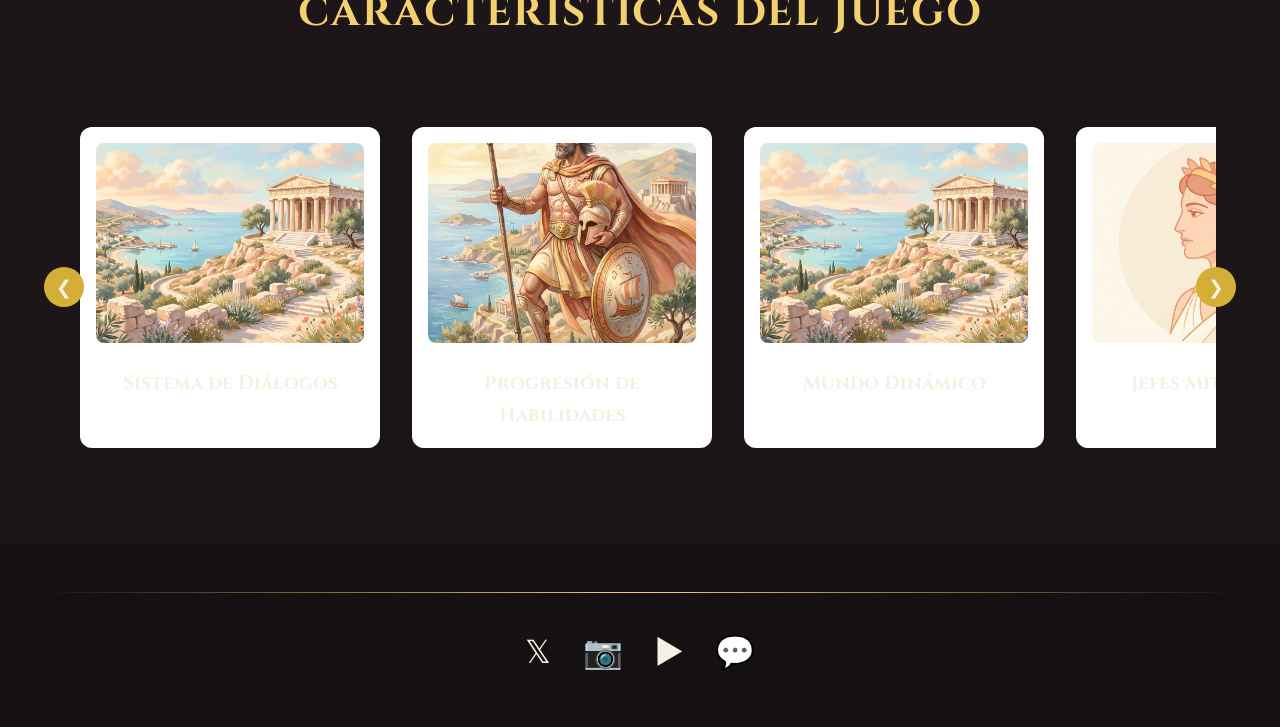
==== commit 57045f7a: "Menu Principal Fondos OK" ====
--- a/index.html
+++ b/index.html
@@ -30,7 +30,17 @@
         </nav>
         
         <div class="hero-content">
-            <a href="https://github.com/Echoes-of-Ithaca" target="_blank" class="btn play-btn" data-es="Jugar" data-en="Play">Jugar</a>
+            <div class="game-menu-list">
+                <a href="https://github.com/Echoes-of-Ithaca" target="_blank" class="game-menu-item active">
+                    <span class="arrow arrow-left">➔</span>
+                    <span data-es="Start Game" data-en="Start Game">Start Game</span>
+                    <span class="arrow arrow-right">🡄</span>
+                </a>
+                <a href="#" class="game-menu-item" data-es="Opciones" data-en="Options">Options</a>
+                <a href="#" class="game-menu-item" data-es="Menú de Canciones" data-en="Song Selection Menu">Song Selection Menu</a>
+                <a href="#" class="game-menu-item" data-es="Créditos" data-en="Credits">Credits</a>
+                <a href="#" class="game-menu-item" data-es="Salir del Juego" data-en="Exit Game">Exit Game</a>
+            </div>
         </div>
 
         <!-- Spinning Disc -->
--- a/style.css
+++ b/style.css
@@ -49,8 +49,8 @@
     flex-direction: column;
     justify-content: space-between;
     background-image: url('assets/Nemea_References/Menu.png');
-    background-size: cover;
-    background-position: center;
+    background-size: contain; /* Encaja toda la imagen sin chafar ni recortar */
+    background-position: left center;
     background-repeat: no-repeat;
     overflow: hidden; /* Prevent horizontal scroll from the disc */
 }
@@ -160,58 +160,78 @@
     opacity: 0.3;
 }
 
-/* Homepage Hero Content */
+/* Homepage Hero Content (Game Menu Style) */
 .hero-content {
     flex-grow: 1;
     display: flex;
     flex-direction: column;
-    align-items: flex-start; /* Align left to match logo */
-    justify-content: flex-end; /* Push to bottom */
-    padding-left: 15%; /* Align with the logo in Menu.png */
-    padding-bottom: 15%; 
+    align-items: center; /* Center items inside the column */
+    justify-content: flex-start; 
+    padding-top: 45vh; /* Push down to sit just below the baked-in logo */
+    width: 45%; /* Constrain to the left side of the screen */
     position: relative;
     z-index: 10;
 }
 
-.play-btn {
-    display: inline-block;
-    padding: 1rem 4rem;
-    background-color: rgba(212, 175, 55, 0.2); /* Golden tint */
-    border: 2px solid var(--color-primary);
-    color: var(--color-primary);
-    font-family: var(--font-heading);
-    font-weight: 700;
-    font-size: 1.5rem;
-    border-radius: 50px;
+.game-menu-list {
+    display: flex;
+    flex-direction: column;
+    gap: 0.2rem;
+    align-items: center;
+}
+
+.game-menu-item {
+    font-family: var(--font-heading);
+    font-size: 2.2rem;
+    color: rgba(245, 240, 225, 0.4); /* Dimmed white/cream */
     transition: all 0.3s ease;
-    text-transform: uppercase;
-    backdrop-filter: blur(5px);
-}
-
-.play-btn:hover {
-    background-color: var(--color-primary);
-    color: var(--color-bg);
+    text-shadow: 2px 2px 6px rgba(0,0,0,0.9);
+    position: relative;
+    display: flex;
+    align-items: center;
+}
+
+.game-menu-item.active, .game-menu-item:hover {
+    color: #f5f0e1; /* Fully visible */
     transform: scale(1.05);
 }
+
+.game-menu-item .arrow {
+    opacity: 0;
+    color: var(--color-primary); /* Gold */
+    font-size: 1.8rem;
+    transition: opacity 0.3s;
+    text-shadow: 0 0 10px rgba(212, 175, 55, 0.5);
+}
+
+.game-menu-item.active .arrow, .game-menu-item:hover .arrow {
+    opacity: 1;
+}
+
+.game-menu-item .arrow-left { margin-right: 15px; }
+.game-menu-item .arrow-right { margin-left: 15px; }
+
 
 /* Spinning Disc */
 .spinning-disc {
     position: absolute;
-    right: -25vw; /* Show roughly half the disc */
+    right: -40vh; /* Pushed further to the right */
     top: 50%;
-    margin-top: -35vw; /* Half of height to center vertically perfectly */
-    width: 70vw; 
-    height: 70vw;
-    max-width: 1000px;
-    max-height: 1000px;
+    transform: translateY(-50%);
+    height: 140vh; /* Huge disc, larger than screen height */
+    width: 140vh;
+    max-width: none;
+    max-height: none;
     z-index: 5;
-    animation: spin 30s linear infinite; /* Slow spin */
+    animation: spin 35s linear infinite; /* Smooth slow rotation */
     pointer-events: none;
+    /* Adding a subtle glow behind it for depth */
+    filter: drop-shadow(-10px 0 30px rgba(0,0,0,0.8));
 }
 
 @keyframes spin {
-    from { transform: rotate(0deg); }
-    to { transform: rotate(360deg); }
+    from { transform: translateY(-50%) rotate(0deg); }
+    to { transform: translateY(-50%) rotate(360deg); }
 }
 
 /* Common Layout */
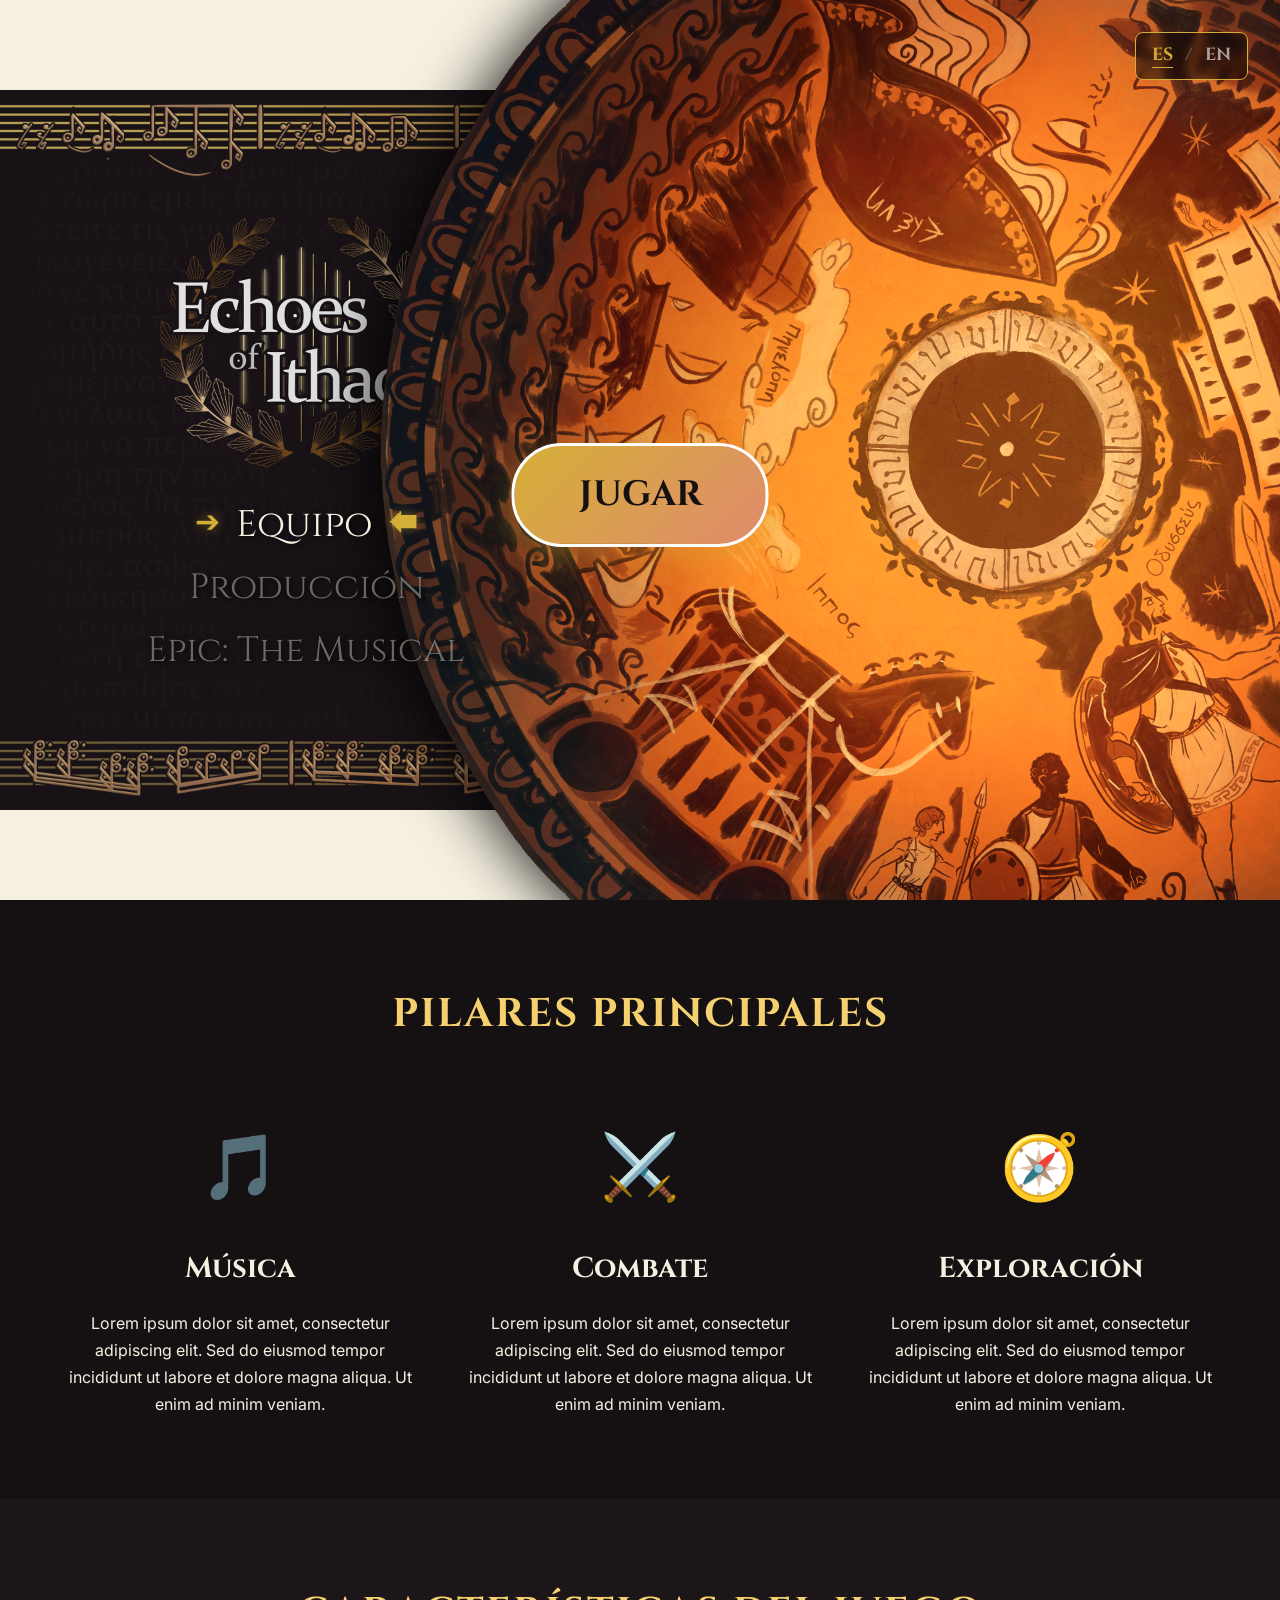
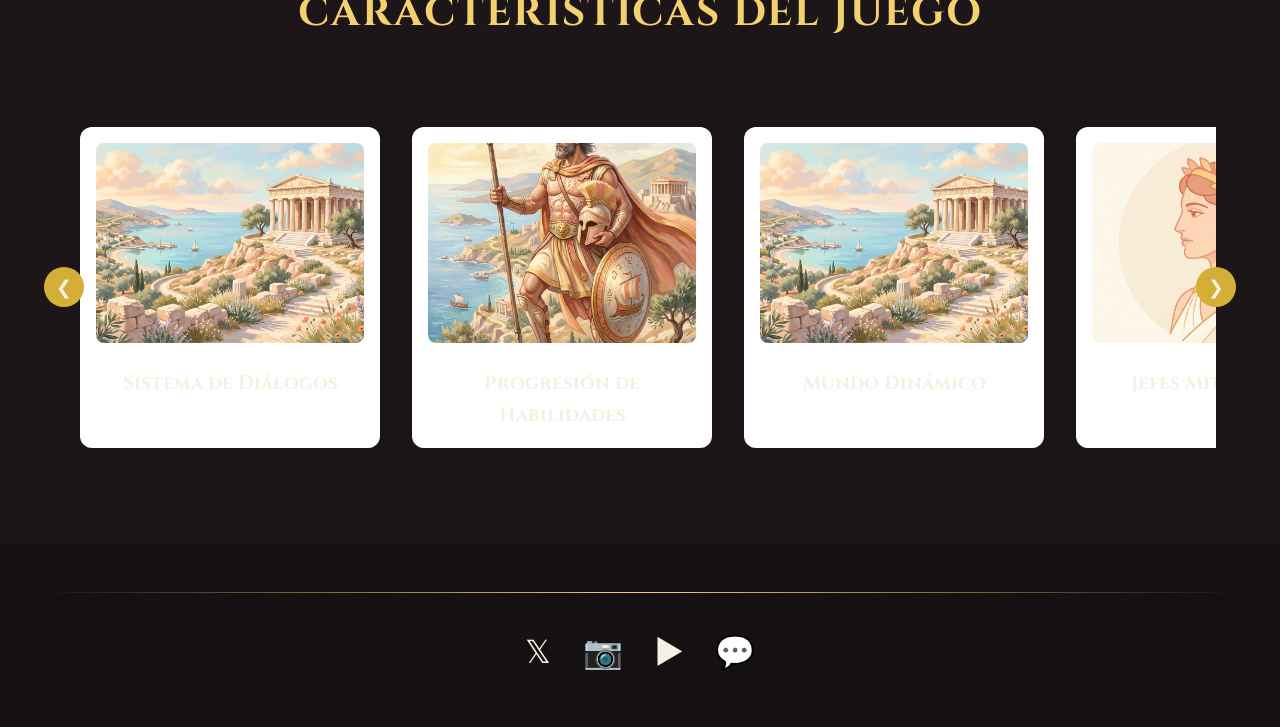
==== commit 055512d5: "Menu y boton play" ====
--- a/index.html
+++ b/index.html
@@ -18,29 +18,20 @@
 
     <!-- Header (Hero) -->
     <div id="header" class="homepage">
-        <nav id="nav">
-            <div class="nav-line nav-line-left"></div>
-            <ul>
-                <li class="active"><a href="index.html" data-es="Inicio" data-en="Home">Inicio</a></li>
-                <li><a href="team.html" data-es="Equipo" data-en="Team">Equipo</a></li>
-                <li><a href="production.html" data-es="Producción" data-en="Production">Producción</a></li>
-                <li><a href="epic.html" data-es="Epic: The Musical" data-en="Epic: The Musical">Epic: The Musical</a></li>
-            </ul>
-            <div class="nav-line nav-line-right"></div>
-        </nav>
         
         <div class="hero-content">
             <div class="game-menu-list">
-                <a href="https://github.com/Echoes-of-Ithaca" target="_blank" class="game-menu-item active">
+                <a href="team.html" class="game-menu-item active">
                     <span class="arrow arrow-left">➔</span>
-                    <span data-es="Start Game" data-en="Start Game">Start Game</span>
+                    <span data-es="Equipo" data-en="Team">Equipo</span>
                     <span class="arrow arrow-right">🡄</span>
                 </a>
-                <a href="#" class="game-menu-item" data-es="Opciones" data-en="Options">Options</a>
-                <a href="#" class="game-menu-item" data-es="Menú de Canciones" data-en="Song Selection Menu">Song Selection Menu</a>
-                <a href="#" class="game-menu-item" data-es="Créditos" data-en="Credits">Credits</a>
-                <a href="#" class="game-menu-item" data-es="Salir del Juego" data-en="Exit Game">Exit Game</a>
+                <a href="production.html" class="game-menu-item" data-es="Producción" data-en="Production">Producción</a>
+                <a href="epic.html" class="game-menu-item" data-es="Epic: The Musical" data-en="Epic: The Musical">Epic: The Musical</a>
             </div>
+
+            <!-- Standalone Centered Play Button -->
+            <a href="https://github.com/Echoes-of-Ithaca" target="_blank" class="main-play-btn" data-es="Jugar" data-en="Play">Jugar</a>
         </div>
 
         <!-- Spinning Disc -->
--- a/style.css
+++ b/style.css
@@ -163,21 +163,45 @@
 /* Homepage Hero Content (Game Menu Style) */
 .hero-content {
     flex-grow: 1;
-    display: flex;
-    flex-direction: column;
-    align-items: center; /* Center items inside the column */
-    justify-content: flex-start; 
-    padding-top: 45vh; /* Push down to sit just below the baked-in logo */
-    width: 45%; /* Constrain to the left side of the screen */
     position: relative;
     z-index: 10;
+    width: 100%;
 }
 
 .game-menu-list {
+    position: absolute;
+    top: 55vh; /* Subido un poco */
+    left: 11.5vw; /* Punto intermedio exacto */
     display: flex;
     flex-direction: column;
     gap: 0.2rem;
     align-items: center;
+}
+
+.main-play-btn {
+    position: absolute;
+    top: 55%;
+    left: 50%;
+    transform: translate(-50%, -50%);
+    padding: 1.2rem 4rem;
+    background: linear-gradient(135deg, var(--color-primary), var(--color-secondary));
+    color: var(--color-bg);
+    font-family: var(--font-heading);
+    font-size: 2.2rem;
+    font-weight: 700;
+    text-transform: uppercase;
+    border-radius: 50px;
+    box-shadow: 0 10px 30px rgba(212, 175, 55, 0.4);
+    transition: all 0.3s ease;
+    border: 3px solid #fff;
+    text-decoration: none;
+    z-index: 20;
+}
+
+.main-play-btn:hover {
+    transform: translate(-50%, -55%) scale(1.05);
+    box-shadow: 0 15px 40px rgba(212, 175, 55, 0.6);
+    color: #fff;
 }
 
 .game-menu-item {
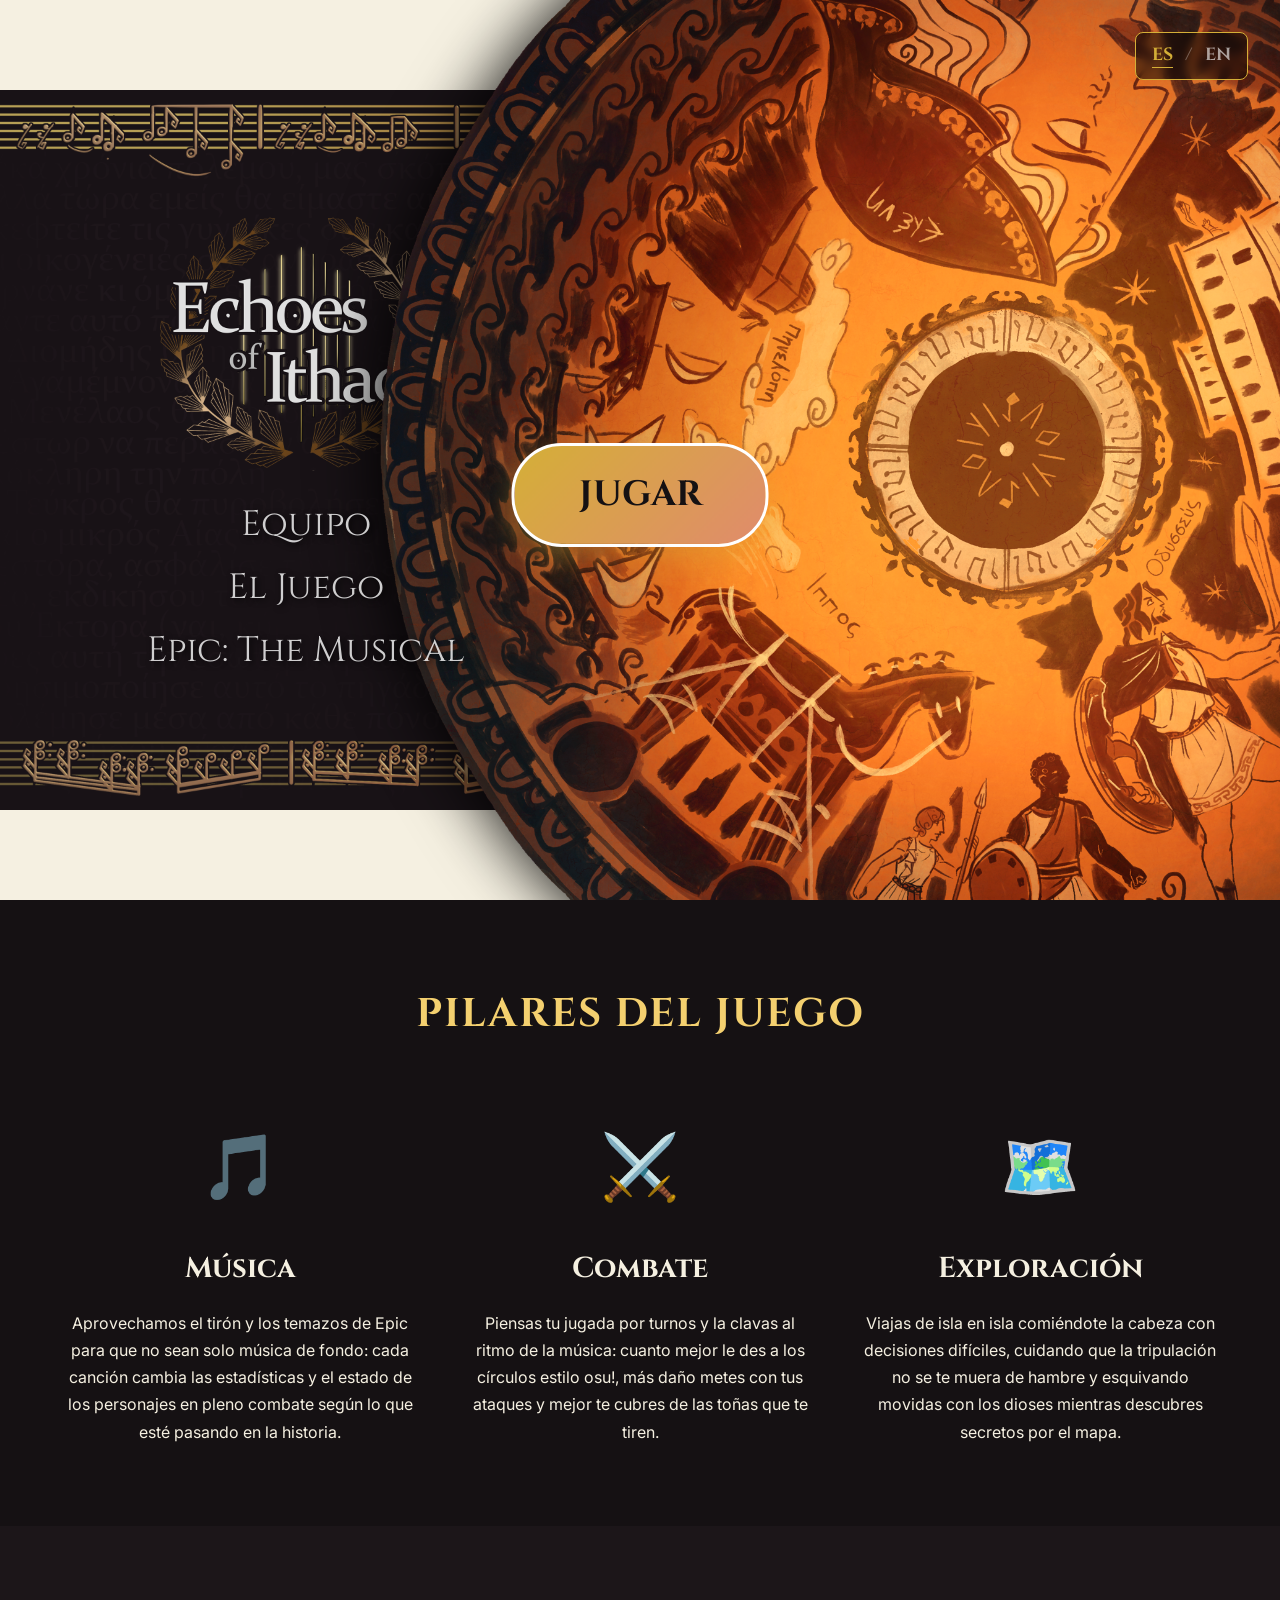
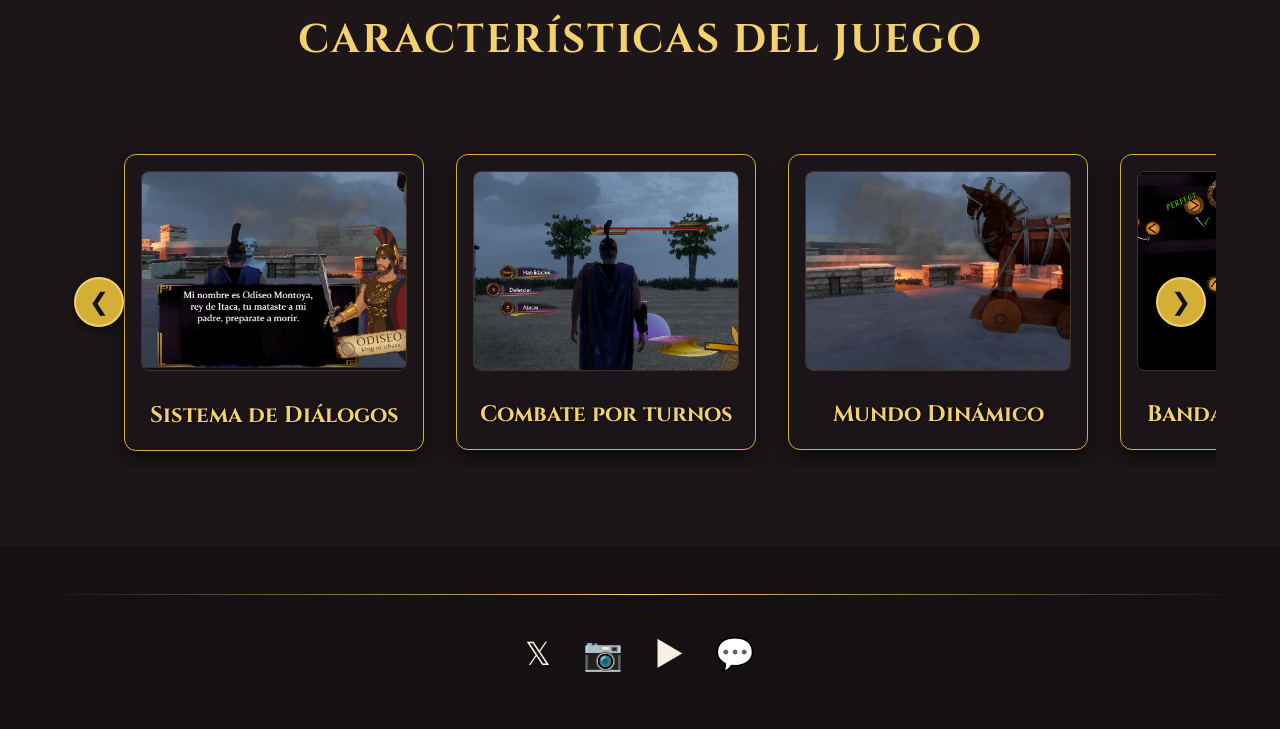
==== commit abf81621: "Pagina principal acabada" ====
--- a/index.html
+++ b/index.html
@@ -21,12 +21,10 @@
         
         <div class="hero-content">
             <div class="game-menu-list">
-                <a href="team.html" class="game-menu-item active">
-                    <span class="arrow arrow-left">➔</span>
+                <a href="team.html" class="game-menu-item">
                     <span data-es="Equipo" data-en="Team">Equipo</span>
-                    <span class="arrow arrow-right">🡄</span>
                 </a>
-                <a href="production.html" class="game-menu-item" data-es="Producción" data-en="Production">Producción</a>
+                <a href="production.html" class="game-menu-item" data-es="El Juego" data-en="The Game">El Juego</a>
                 <a href="epic.html" class="game-menu-item" data-es="Epic: The Musical" data-en="Epic: The Musical">Epic: The Musical</a>
             </div>
 
@@ -42,24 +40,26 @@
     <div class="wrapper style1" id="pillars">
         <div class="container">
             <header class="section-header">
-                <h2 data-es="Pilares Principales" data-en="Core Pillars">Pilares Principales</h2>
+                <h2 data-es="Pilares del Juego" data-en="Core Pillars">Pilares del Juego</h2>
             </header>
-            
             <div class="features-grid">
+                <!-- Pillar 1 -->
                 <article class="feature-box">
                     <div class="icon-placeholder">🎵</div>
                     <h3 data-es="Música" data-en="Music">Música</h3>
-                    <p data-es="Lorem ipsum dolor sit amet, consectetur adipiscing elit. Sed do eiusmod tempor incididunt ut labore et dolore magna aliqua. Ut enim ad minim veniam." data-en="Lorem ipsum dolor sit amet, consectetur adipiscing elit. Sed do eiusmod tempor incididunt ut labore et dolore magna aliqua. Ut enim ad minim veniam.">Lorem ipsum dolor sit amet, consectetur adipiscing elit. Sed do eiusmod tempor incididunt ut labore et dolore magna aliqua. Ut enim ad minim veniam.</p>
+                    <p data-es="Aprovechamos el tirón y los temazos de Epic para que no sean solo música de fondo: cada canción cambia las estadísticas y el estado de los personajes en pleno combate según lo que esté pasando en la historia." data-en="We take advantage of the Epic songs so they aren't just background music: each song changes the stats and status of the characters mid-combat based on what's happening in the story.">Aprovechamos el tirón y los temazos de Epic para que no sean solo música de fondo: cada canción cambia las estadísticas y el estado de los personajes en pleno combate según lo que esté pasando en la historia.</p>
                 </article>
+                <!-- Pillar 2 -->
                 <article class="feature-box">
                     <div class="icon-placeholder">⚔️</div>
                     <h3 data-es="Combate" data-en="Combat">Combate</h3>
-                    <p data-es="Lorem ipsum dolor sit amet, consectetur adipiscing elit. Sed do eiusmod tempor incididunt ut labore et dolore magna aliqua. Ut enim ad minim veniam." data-en="Lorem ipsum dolor sit amet, consectetur adipiscing elit. Sed do eiusmod tempor incididunt ut labore et dolore magna aliqua. Ut enim ad minim veniam.">Lorem ipsum dolor sit amet, consectetur adipiscing elit. Sed do eiusmod tempor incididunt ut labore et dolore magna aliqua. Ut enim ad minim veniam.</p>
+                    <p data-es="Piensas tu jugada por turnos y la clavas al ritmo de la música: cuanto mejor le des a los círculos estilo osu!, más daño metes con tus ataques y mejor te cubres de las toñas que te tiren." data-en="Plan your move in turn-based combat and nail it to the rhythm of the music: the better you hit the osu!-style circles, the more damage you deal and the better you block incoming hits.">Piensas tu jugada por turnos y la clavas al ritmo de la música: cuanto mejor le des a los círculos estilo osu!, más daño metes con tus ataques y mejor te cubres de las toñas que te tiren.</p>
                 </article>
+                <!-- Pillar 3 -->
                 <article class="feature-box">
-                    <div class="icon-placeholder">🧭</div>
+                    <div class="icon-placeholder">🗺️</div>
                     <h3 data-es="Exploración" data-en="Exploration">Exploración</h3>
-                    <p data-es="Lorem ipsum dolor sit amet, consectetur adipiscing elit. Sed do eiusmod tempor incididunt ut labore et dolore magna aliqua. Ut enim ad minim veniam." data-en="Lorem ipsum dolor sit amet, consectetur adipiscing elit. Sed do eiusmod tempor incididunt ut labore et dolore magna aliqua. Ut enim ad minim veniam.">Lorem ipsum dolor sit amet, consectetur adipiscing elit. Sed do eiusmod tempor incididunt ut labore et dolore magna aliqua. Ut enim ad minim veniam.</p>
+                    <p data-es="Viajas de isla en isla comiéndote la cabeza con decisiones difíciles, cuidando que la tripulación no se te muera de hambre y esquivando movidas con los dioses mientras descubres secretos por el mapa." data-en="Travel from island to island making tough decisions, keeping your crew from starving, and dodging trouble with the gods while discovering secrets across the map.">Viajas de isla en isla comiéndote la cabeza con decisiones difíciles, cuidando que la tripulación no se te muera de hambre y esquivando movidas con los dioses mientras descubres secretos por el mapa.</p>
                 </article>
             </div>
         </div>
@@ -77,23 +77,19 @@
                 
                 <div class="slider-track" id="slider-track">
                     <div class="slider-item">
-                        <img src="assets/env_placeholder.png" alt="Feature 1">
+                        <img src="assets/Nemea_References/Dialogos.png" alt="Sistema de Diálogos">
                         <h4 data-es="Sistema de Diálogos" data-en="Dialogue System">Sistema de Diálogos</h4>
                     </div>
                     <div class="slider-item">
-                        <img src="assets/char_placeholder.png" alt="Feature 2">
-                        <h4 data-es="Progresión de Habilidades" data-en="Skill Progression">Progresión de Habilidades</h4>
+                        <img src="assets/Nemea_References/Combate.png" alt="Combate por turnos">
+                        <h4 data-es="Combate por turnos" data-en="Turn-based Combat">Combate por turnos</h4>
                     </div>
                     <div class="slider-item">
-                        <img src="assets/env_placeholder.png" alt="Feature 3">
+                        <img src="assets/Nemea_References/Mundo.png" alt="Mundo Dinámico">
                         <h4 data-es="Mundo Dinámico" data-en="Dynamic World">Mundo Dinámico</h4>
                     </div>
                     <div class="slider-item">
-                        <img src="assets/avatar_placeholder.jpg" alt="Feature 4">
-                        <h4 data-es="Jefes Mitológicos" data-en="Mythological Bosses">Jefes Mitológicos</h4>
-                    </div>
-                    <div class="slider-item">
-                        <img src="assets/hero_bg.jpg" alt="Feature 5">
+                        <img src="assets/Nemea_References/Musica.png" alt="Banda Sonora Épica">
                         <h4 data-es="Banda Sonora Épica" data-en="Epic Soundtrack">Banda Sonora Épica</h4>
                     </div>
                 </div>
--- a/style.css
+++ b/style.css
@@ -207,7 +207,7 @@
 .game-menu-item {
     font-family: var(--font-heading);
     font-size: 2.2rem;
-    color: rgba(245, 240, 225, 0.4); /* Dimmed white/cream */
+    color: rgba(255, 255, 255, 0.8); /* Much brighter default state */
     transition: all 0.3s ease;
     text-shadow: 2px 2px 6px rgba(0,0,0,0.9);
     position: relative;
@@ -216,24 +216,37 @@
 }
 
 .game-menu-item.active, .game-menu-item:hover {
-    color: #f5f0e1; /* Fully visible */
+    color: #ffffff; /* Pure white on hover */
     transform: scale(1.05);
 }
 
-.game-menu-item .arrow {
+.game-menu-item::before, .game-menu-item::after {
     opacity: 0;
     color: var(--color-primary); /* Gold */
     font-size: 1.8rem;
-    transition: opacity 0.3s;
+    transition: opacity 0.3s, transform 0.3s;
     text-shadow: 0 0 10px rgba(212, 175, 55, 0.5);
-}
-
-.game-menu-item.active .arrow, .game-menu-item:hover .arrow {
+    position: absolute;
+    top: 50%;
+    transform: translateY(-50%);
+}
+
+.game-menu-item::before {
+    content: '➔';
+    right: 100%;
+    margin-right: 15px;
+}
+
+.game-menu-item::after {
+    content: '🡄';
+    left: 100%;
+    margin-left: 15px;
+}
+
+.game-menu-item.active::before, .game-menu-item:hover::before,
+.game-menu-item.active::after, .game-menu-item:hover::after {
     opacity: 1;
 }
-
-.game-menu-item .arrow-left { margin-right: 15px; }
-.game-menu-item .arrow-right { margin-left: 15px; }
 
 
 /* Spinning Disc */
@@ -309,21 +322,104 @@
     display: flex;
     align-items: center;
     width: 100%;
+    overflow: hidden; /* Hide overflow for transform animation */
+    padding: 1rem 60px; /* Space for the arrows */
 }
 
 .slider-track {
     display: flex;
-    overflow-x: auto;
-    scroll-snap-type: x mandatory;
     gap: 2rem;
+    width: max-content; /* Let it grow beyond 100% to hold items */
+}
+
+.slider-item {
+    flex: 0 0 300px;
+    scroll-snap-align: center;
+    background: rgba(28, 22, 25, 0.8); /* Dark semi-transparent background */
+    border: 1px solid var(--color-primary); /* Gold border */
+    border-radius: 12px;
     padding: 1rem;
-    scrollbar-width: none; /* Firefox */
-    scroll-behavior: smooth;
+    box-shadow: 0 8px 25px rgba(0,0,0,0.6);
+    text-align: center;
+    backdrop-filter: blur(5px);
+    transition: transform 0.3s;
+}
+
+.slider-item:hover {
+    transform: translateY(-5px);
+}
+
+.slider-item img {
     width: 100%;
-}
-.slider-track::-webkit-scrollbar {
-    display: none; /* Safari and Chrome */
-}
+    height: 200px;
+    object-fit: cover;
+    border-radius: 8px;
+    margin-bottom: 1rem;
+    border: 1px solid rgba(212, 175, 55, 0.2); /* Slight inner border */
+}
+
+.in-progress-placeholder {
+    width: 100%;
+    height: 200px;
+    background: repeating-linear-gradient(
+      45deg,
+      rgba(20, 15, 18, 0.8),
+      rgba(20, 15, 18, 0.8) 10px,
+      rgba(35, 28, 32, 0.8) 10px,
+      rgba(35, 28, 32, 0.8) 20px
+    );
+    border-radius: 8px;
+    margin-bottom: 1rem;
+    border: 1px dashed var(--color-primary);
+    display: flex;
+    flex-direction: column;
+    justify-content: center;
+    align-items: center;
+}
+
+.in-progress-placeholder .icon {
+    font-size: 3rem;
+    margin-bottom: 0.5rem;
+    color: var(--color-primary);
+}
+
+.in-progress-placeholder span {
+    color: var(--color-text-light);
+    font-family: var(--font-heading);
+    font-size: 1.2rem;
+    text-transform: uppercase;
+    letter-spacing: 2px;
+}
+
+.slider-item h4 {
+    font-family: var(--font-heading);
+    color: var(--color-accent); /* Bright gold for text */
+    font-size: 1.4rem;
+    text-shadow: 1px 1px 3px rgba(0,0,0,0.8);
+}
+
+.slider-btn {
+    background: var(--color-primary);
+    color: var(--color-bg);
+    border: 2px solid var(--color-accent);
+    border-radius: 50%;
+    width: 50px;
+    height: 50px;
+    font-size: 1.5rem;
+    cursor: pointer;
+    position: absolute;
+    z-index: 10;
+    transition: all 0.3s ease;
+    box-shadow: 0 4px 10px rgba(0,0,0,0.5);
+    display: flex;
+    align-items: center;
+    justify-content: center;
+}
+
+.slider-btn:hover { background: var(--color-accent); color: var(--color-bg); transform: scale(1.1); }
+
+.prev-btn { left: 10px; }
+.next-btn { right: 10px; }
 
 /* Team List (Timeline Zig-Zag) */
 .team-list {
@@ -577,48 +673,6 @@
     margin: 0;
 }
 
-.slider-item {
-    flex: 0 0 300px;
-    scroll-snap-align: center;
-    background: white;
-    border-radius: 12px;
-    padding: 1rem;
-    box-shadow: 0 4px 15px rgba(0,0,0,0.05);
-    text-align: center;
-}
-
-.slider-item img {
-    width: 100%;
-    height: 200px;
-    object-fit: cover;
-    border-radius: 8px;
-    margin-bottom: 1rem;
-}
-
-.slider-item h4 {
-    font-family: var(--font-heading);
-    color: var(--color-text);
-    font-size: 1.2rem;
-}
-
-.slider-btn {
-    background: var(--color-primary);
-    color: var(--color-text);
-    border: none;
-    border-radius: 50%;
-    width: 40px;
-    height: 40px;
-    font-size: 1.2rem;
-    cursor: pointer;
-    position: absolute;
-    z-index: 10;
-    transition: background 0.3s;
-}
-
-.slider-btn:hover { background: var(--color-accent); color: white; }
-.prev-btn { left: -20px; }
-.next-btn { right: -20px; }
-
 /* Footer */
 #footer {
     padding: 3rem 0;
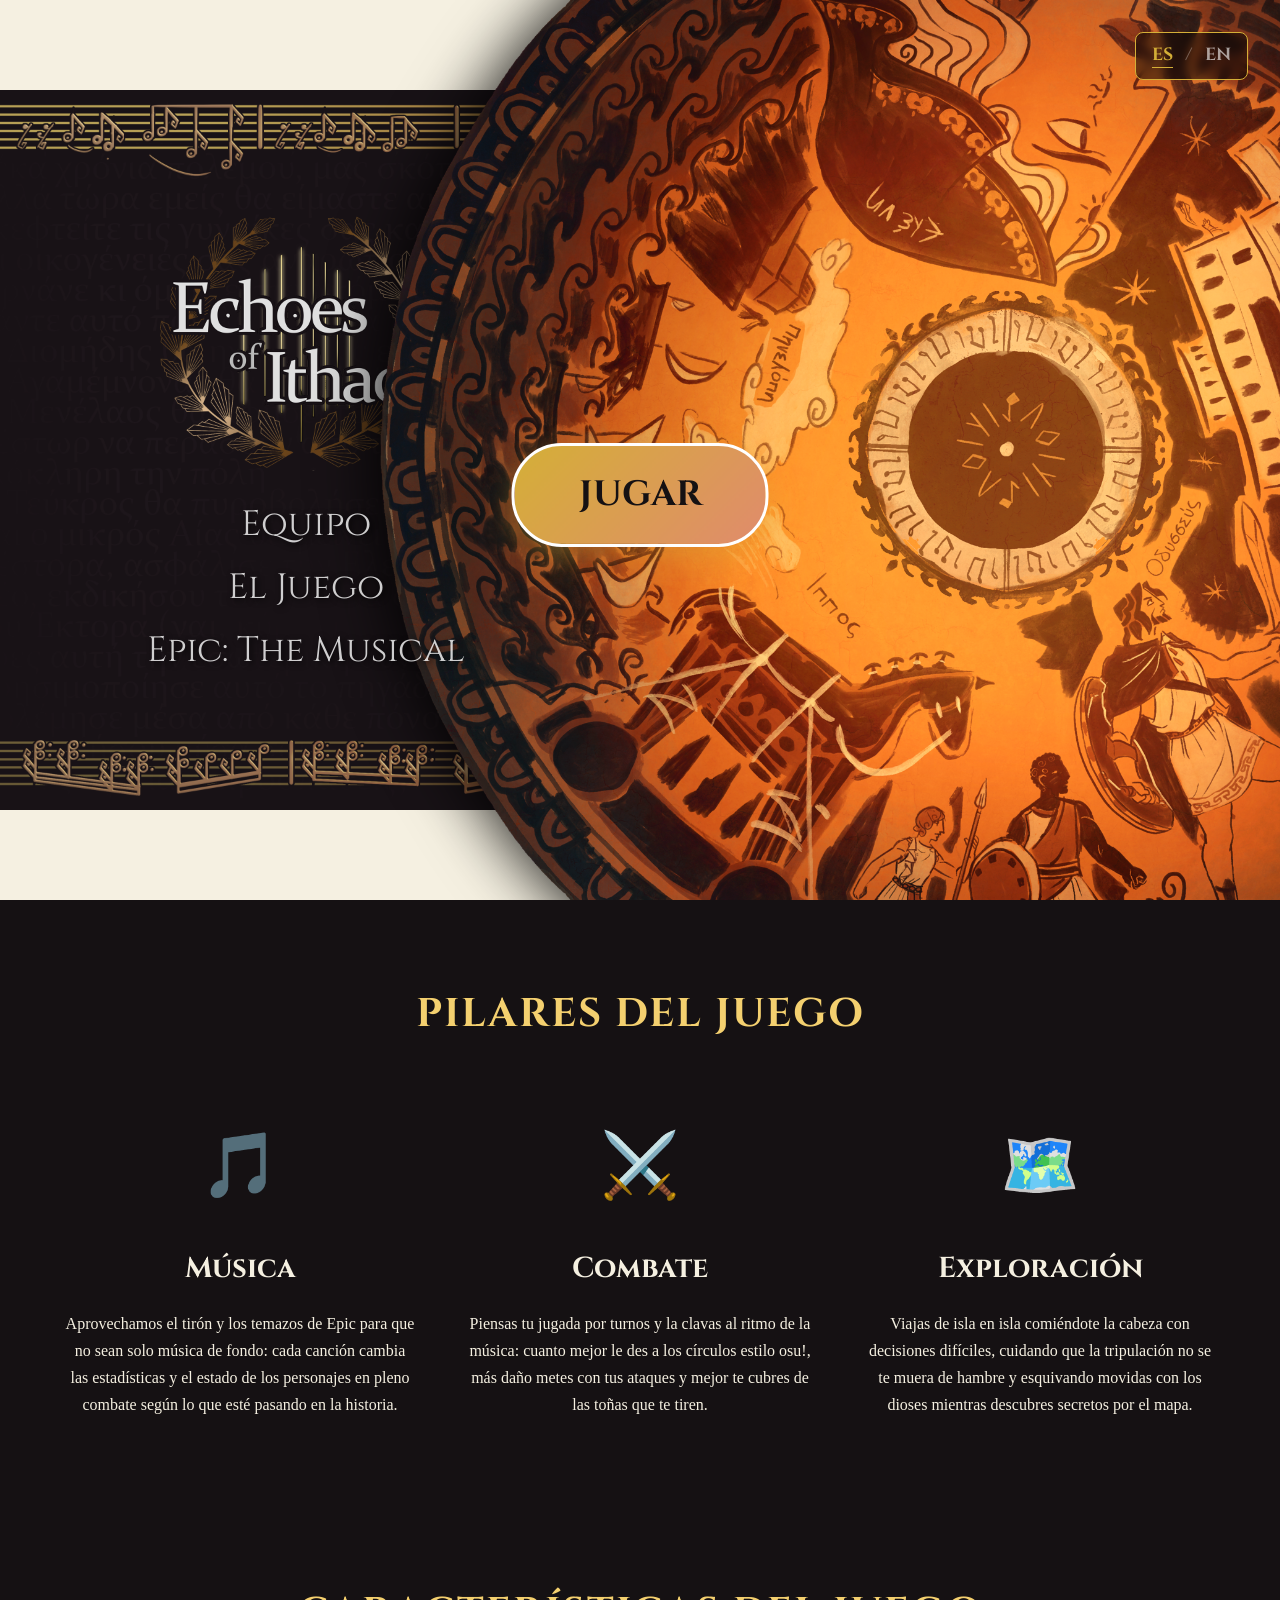
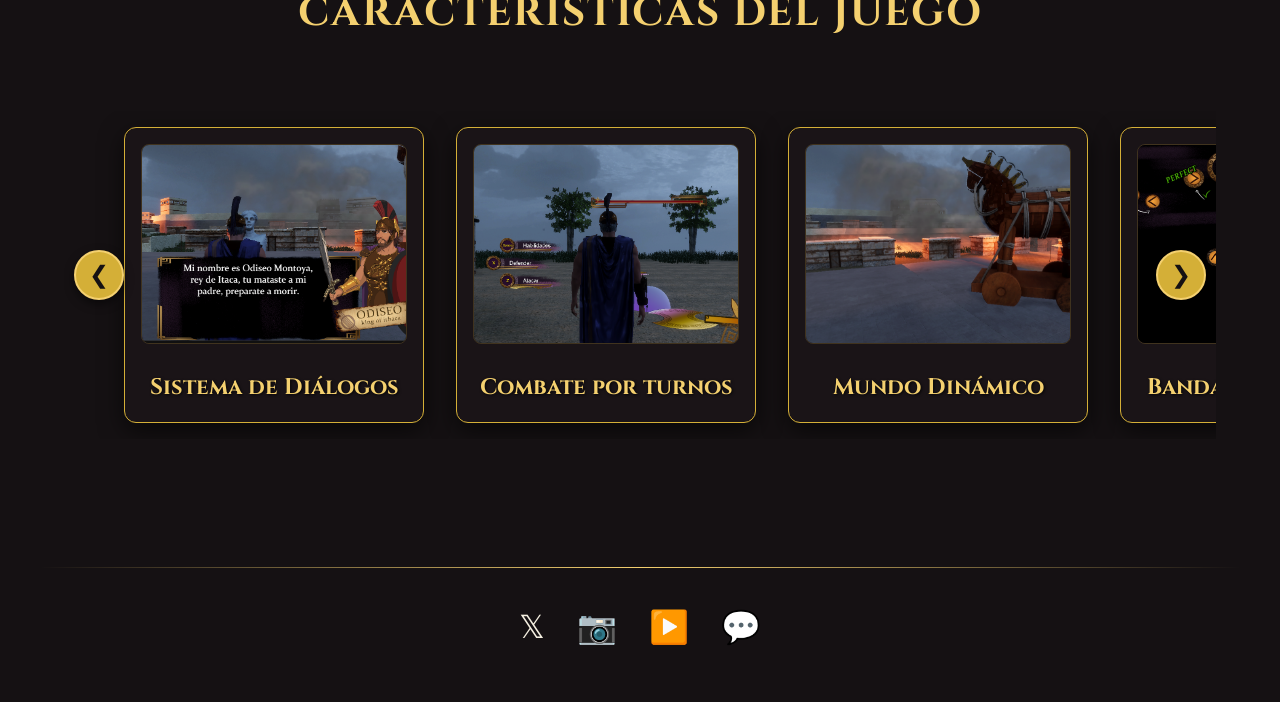
==== commit 99369ffb: "Actualizacion pagina principal ahora si que si" ====
--- a/index.html
+++ b/index.html
@@ -33,7 +33,7 @@
         </div>
 
         <!-- Spinning Disc -->
-        <img src="assets/Nemea_References/Disco.png" class="spinning-disc" alt="Disco Giratorio">
+        <img src="assets/Nemea_References/Menu principal/Disco.png" class="spinning-disc" alt="Disco Giratorio">
     </div>
 
     <!-- Core Pillars Section -->
@@ -66,7 +66,7 @@
     </div>
 
     <!-- Game Features Slider -->
-    <div class="wrapper alt" id="game-features">
+    <div class="wrapper style2" id="features">
         <div class="container">
             <header class="section-header">
                 <h2 data-es="Características del Juego" data-en="Game Features">Características del Juego</h2>
@@ -77,19 +77,19 @@
                 
                 <div class="slider-track" id="slider-track">
                     <div class="slider-item">
-                        <img src="assets/Nemea_References/Dialogos.png" alt="Sistema de Diálogos">
+                        <img src="assets/Nemea_References/Menu principal/Dialogos.png" alt="Sistema de Diálogos">
                         <h4 data-es="Sistema de Diálogos" data-en="Dialogue System">Sistema de Diálogos</h4>
                     </div>
                     <div class="slider-item">
-                        <img src="assets/Nemea_References/Combate.png" alt="Combate por turnos">
+                        <img src="assets/Nemea_References/Menu principal/Combate.png" alt="Combate por turnos">
                         <h4 data-es="Combate por turnos" data-en="Turn-based Combat">Combate por turnos</h4>
                     </div>
                     <div class="slider-item">
-                        <img src="assets/Nemea_References/Mundo.png" alt="Mundo Dinámico">
+                        <img src="assets/Nemea_References/Menu principal/Mundo.png" alt="Mundo Dinámico">
                         <h4 data-es="Mundo Dinámico" data-en="Dynamic World">Mundo Dinámico</h4>
                     </div>
                     <div class="slider-item">
-                        <img src="assets/Nemea_References/Musica.png" alt="Banda Sonora Épica">
+                        <img src="assets/Nemea_References/Menu principal/Musica.png" alt="Banda Sonora Épica">
                         <h4 data-es="Banda Sonora Épica" data-en="Epic Soundtrack">Banda Sonora Épica</h4>
                     </div>
                 </div>
@@ -115,3 +115,4 @@
     <script src="script.js"></script>
 </body>
 </html>
+
--- a/style.css
+++ b/style.css
@@ -1,31 +1,4 @@
 :root {
-    --color-bg: #fffbf0;
-    --color-bg-alt: #fff8e7;
-    --color-primary: #f4d06f;
-    --color-secondary: #ffb499;
-    --color-accent: #e08b6c;
-    --color-text: #3d2b1f;
-    --color-text-light: #6a5749;
-    
-    --font-heading: 'Cinzel', serif;
-    --font-body: 'Inter', sans-serif;
-}
-
-* { margin: 0; padding: 0; box-sizing: border-box; }
-
-body {
-    font-family: var(--font-body);
-    background-color: var(--color-bg);
-    color: var(--color-text);
-    line-height: 1.7;
-    overflow-x: hidden;
-}
-
-a { text-decoration: none; color: inherit; transition: color 0.3s; }
-a:hover { color: var(--color-accent); }
-ul { list-style: none; }
-
-body.homepage {
     --color-bg: #151113; /* Dark purplish-black */
     --color-bg-alt: #1c1619;
     --color-primary: #d4af37; /* Gold */
@@ -33,8 +6,24 @@
     --color-accent: #f4d06f; /* Bright gold */
     --color-text: #f5f0e1; /* Off-white */
     --color-text-light: #a3958c;
+    
+    --font-heading: 'Cinzel', serif;
+    --font-body: 'Lora', serif;
+}
+
+* { margin: 0; padding: 0; box-sizing: border-box; }
+
+body {
+    font-family: var(--font-body);
     background-color: var(--color-bg);
-}
+    color: var(--color-text);
+    line-height: 1.7;
+    overflow-x: hidden;
+}
+
+a { text-decoration: none; color: inherit; transition: color 0.3s; }
+a:hover { color: var(--color-accent); }
+ul { list-style: none; }
 
 /* Navigation */
 #header {
@@ -48,7 +37,7 @@
     display: flex;
     flex-direction: column;
     justify-content: space-between;
-    background-image: url('assets/Nemea_References/Menu.png');
+    background-image: url('assets/Nemea_References/Menu principal/Menu.png');
     background-size: contain; /* Encaja toda la imagen sin chafar ni recortar */
     background-position: left center;
     background-repeat: no-repeat;
